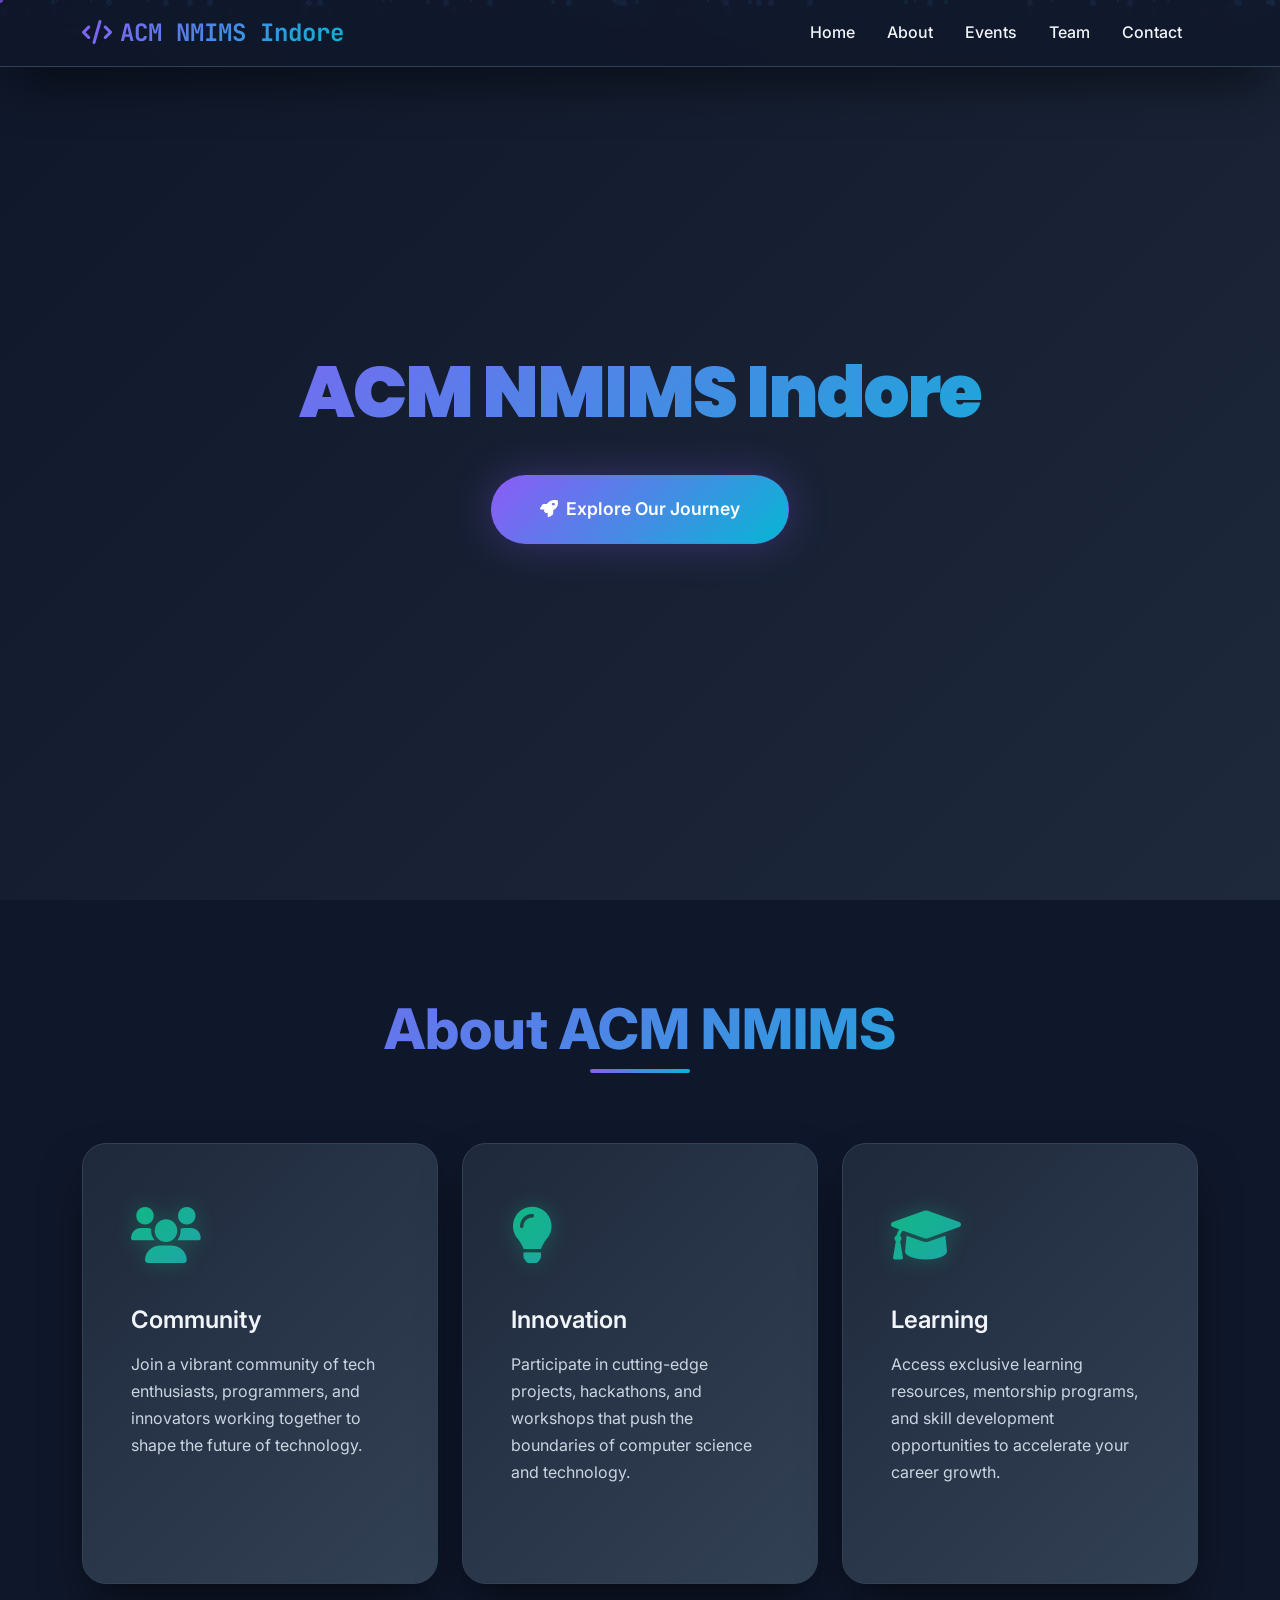
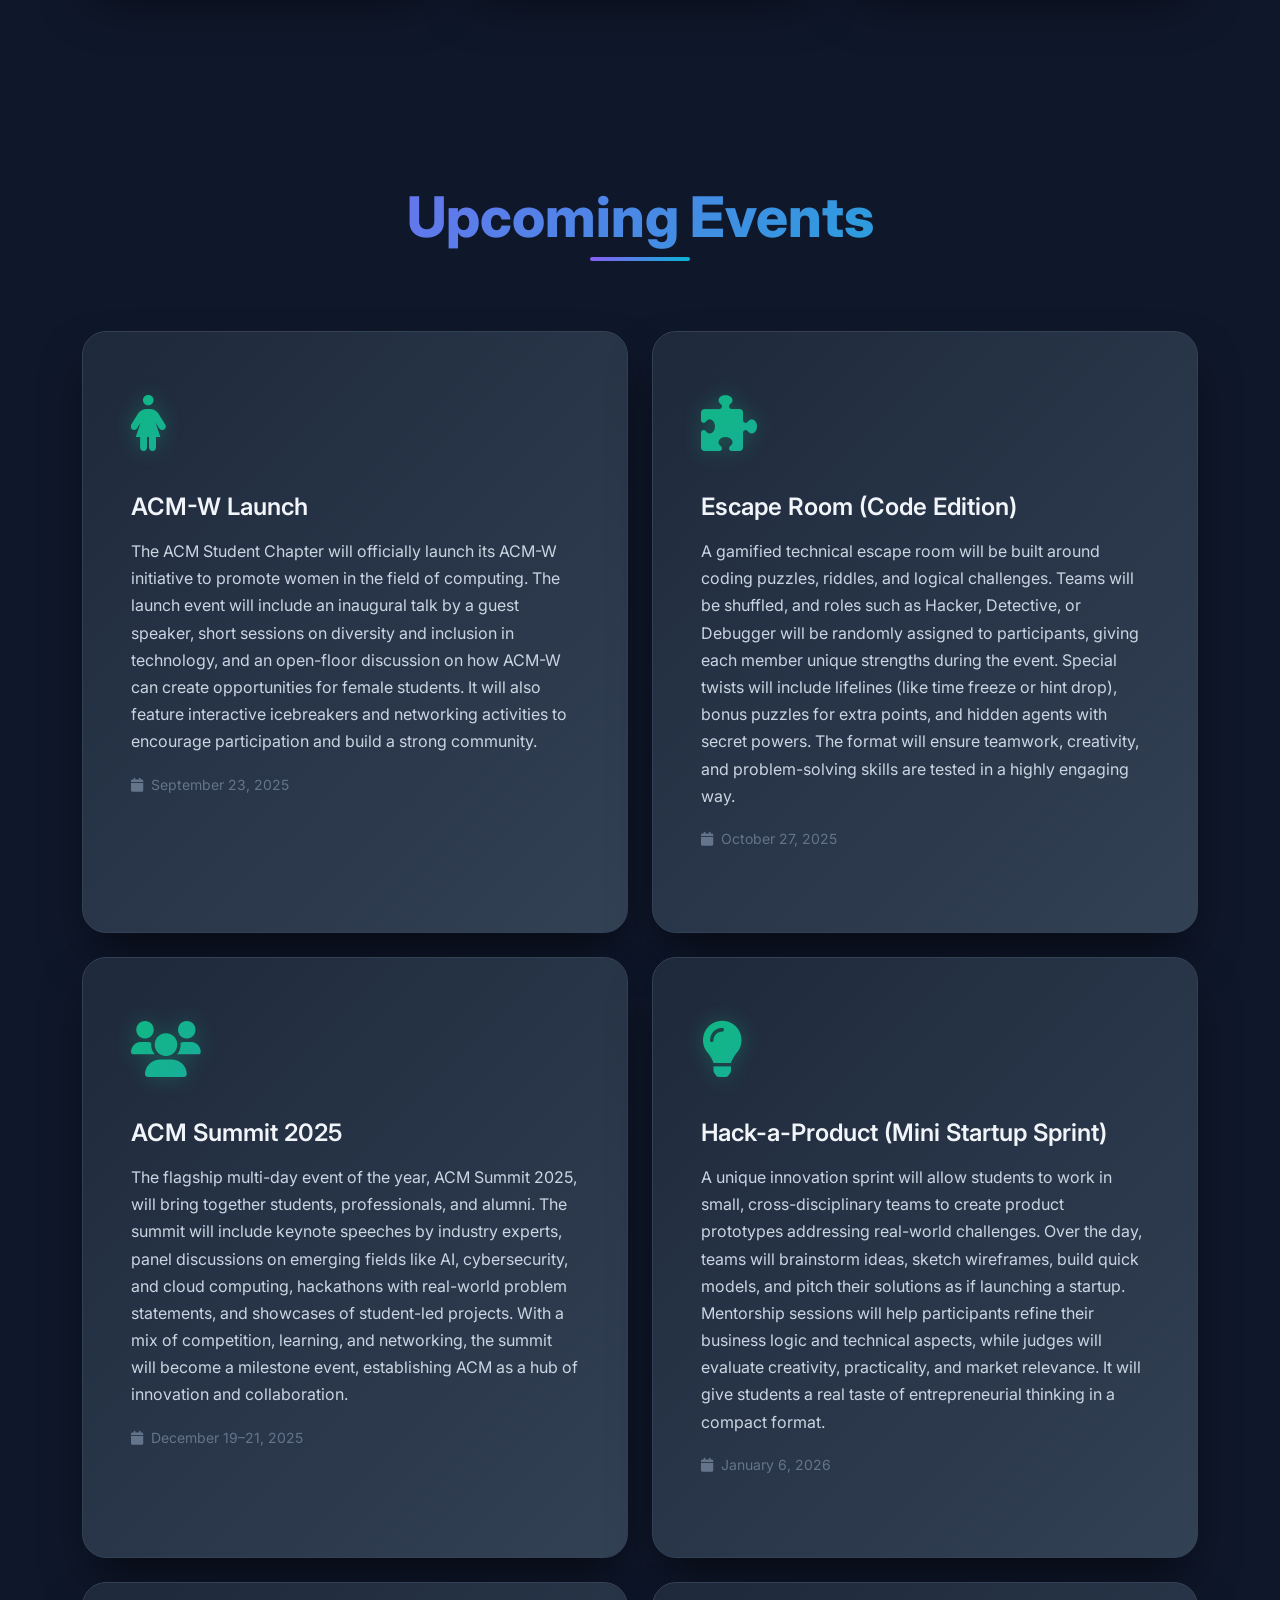
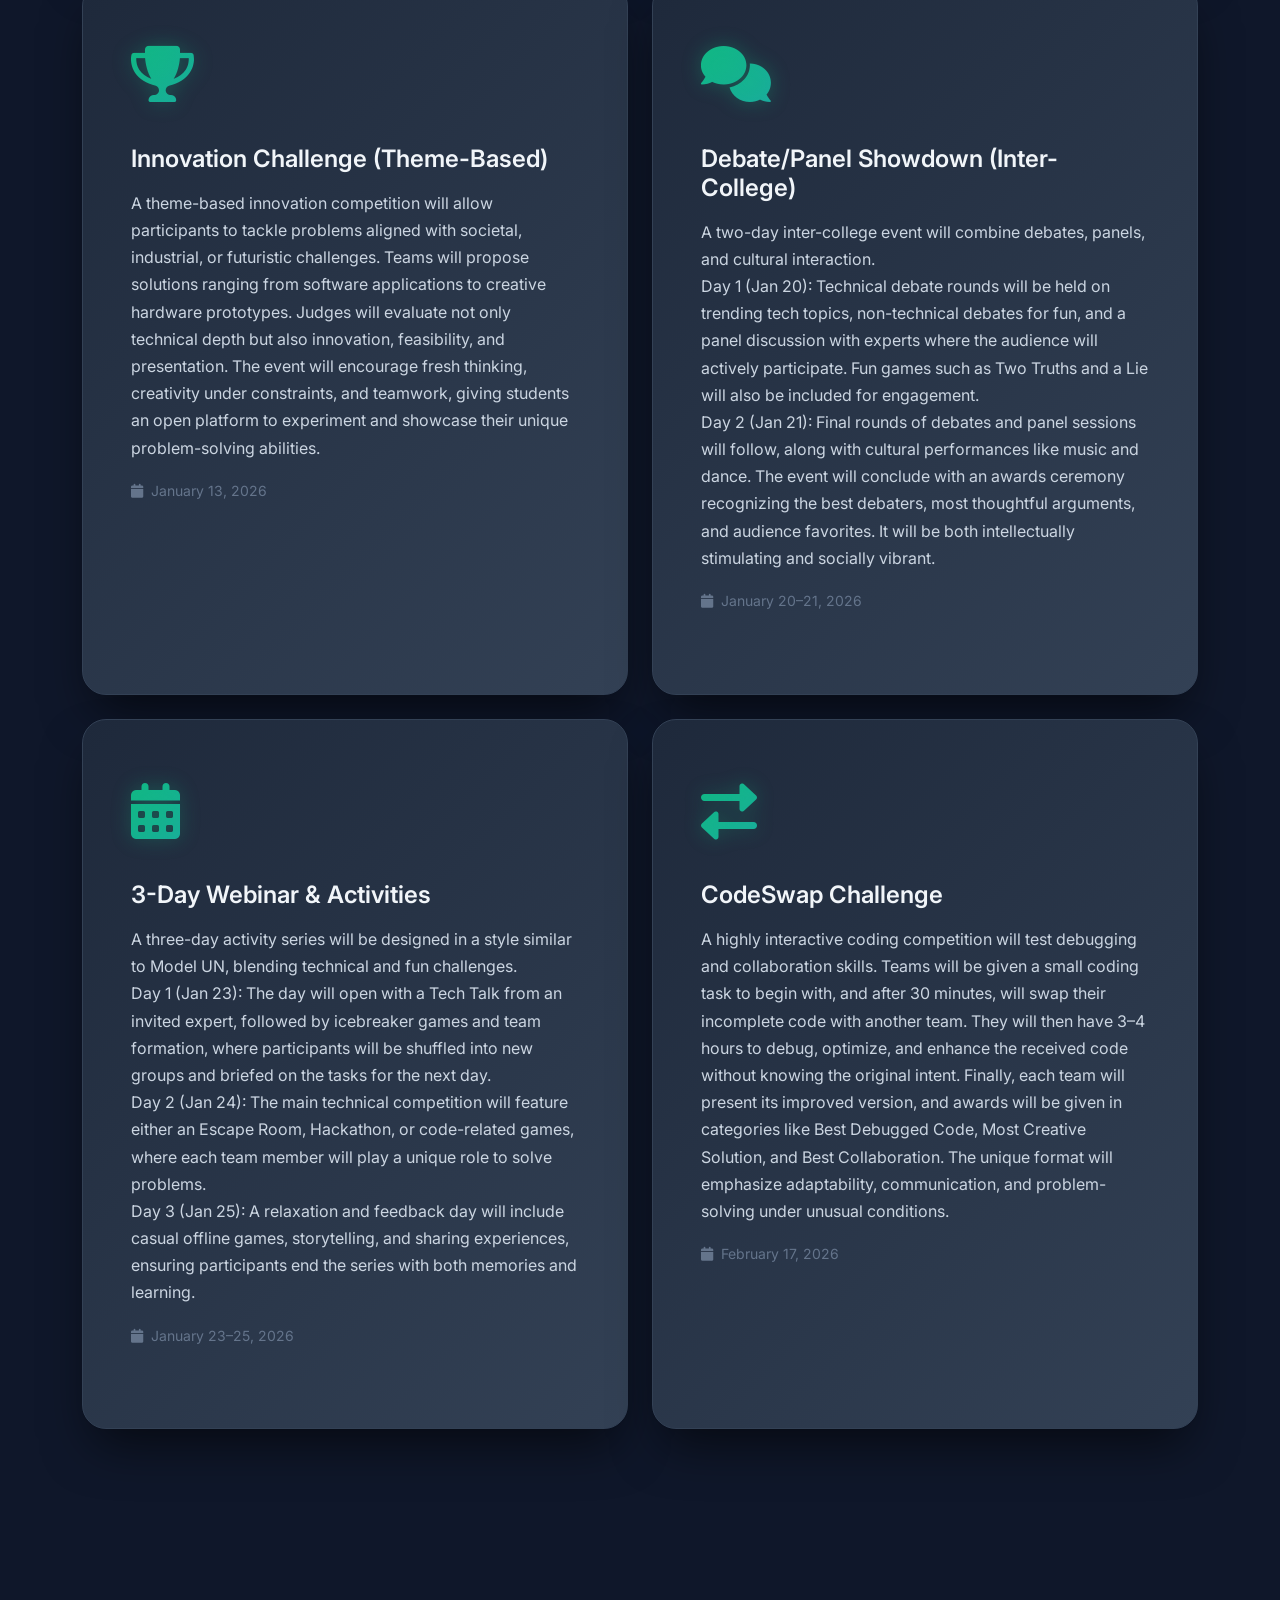
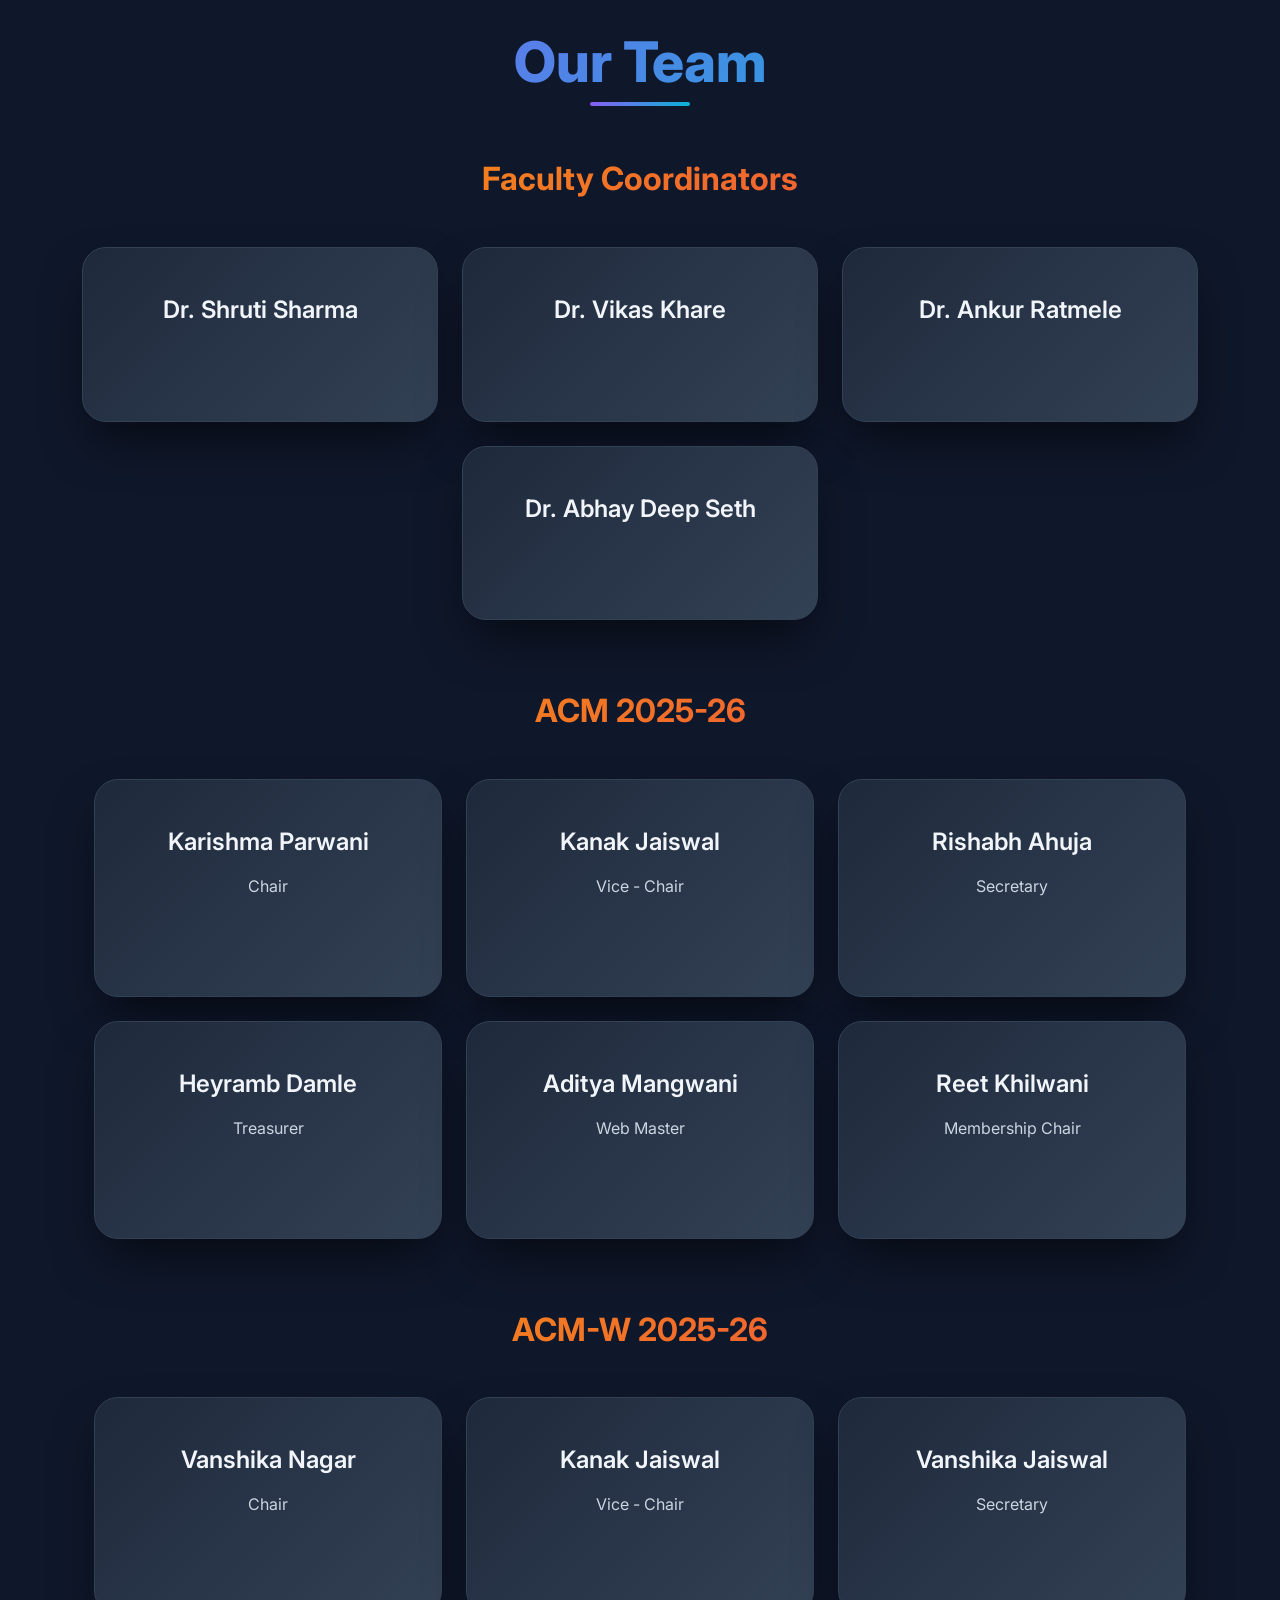
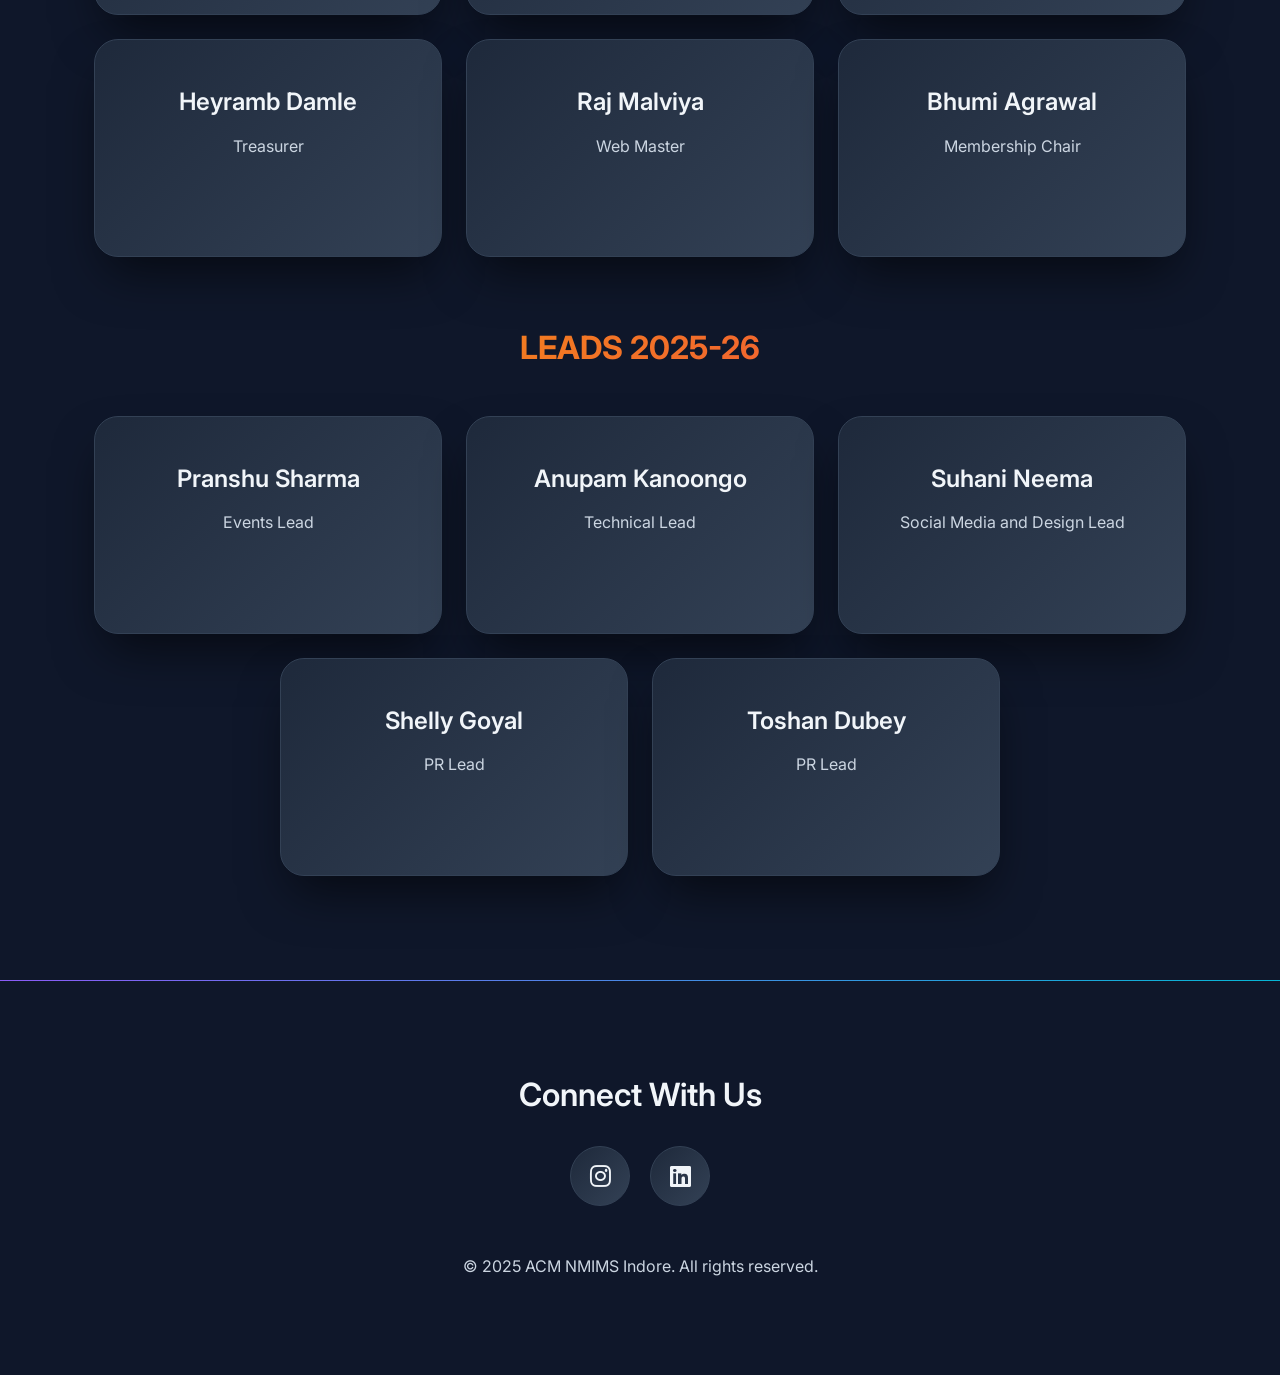
==== index.html @ a931e357 "Initial" ====
<!DOCTYPE html>
<html lang="en">
<head>
    <meta charset="UTF-8">
    <meta name="viewport" content="width=device-width, initial-scale=1.0">
    <title>ACM NMIMS Indore - Enhanced</title>

    <link href="https://cdn.jsdelivr.net/npm/bootstrap@5.1.3/dist/css/bootstrap.min.css" rel="stylesheet">
    <link rel="stylesheet" href="https://cdnjs.cloudflare.com/ajax/libs/font-awesome/6.0.0/css/all.min.css">
    <link href="https://fonts.googleapis.com/css2?family=Poppins:wght@300;400;500;600;700;800;900&family=Inter:wght@300;400;500;600;700&family=JetBrains+Mono:wght@400;500;600&display=swap" rel="stylesheet">
    <link rel="stylesheet" href="style.css">
</head>
<body>
    <div class="animated-bg">
        <div class="bg-orb"></div>
        <div class="bg-orb"></div>
        <div class="bg-orb"></div>
        <div class="bg-orb"></div>
        <div class="bg-orb"></div>
    </div>

    <div class="grid-bg"></div>

    <div class="page-loader" id="pageLoader">
        <div class="loader"></div>
        <div class="loader-text">Loading ACM NMIMS...</div>
        <div class="loading-progress">
            <div class="loading-bar" id="loadingBar"></div>
        </div>
    </div>

    <div class="progress-bar" id="progressBar"></div>

    <nav class="navbar navbar-expand-lg" id="mainNavbar">
        <div class="container">
            <a class="navbar-brand" href="#" id="navbarBrand">
                <i class="fas fa-code me-2"></i>ACM NMIMS Indore
            </a>
            <button class="navbar-toggler" type="button" data-bs-toggle="collapse" data-bs-target="#navbarNav">
                <span class="navbar-toggler-icon"></span>
            </button>
            <div class="collapse navbar-collapse" id="navbarNav">
                <ul class="navbar-nav ms-auto">
                    <li class="nav-item"><a class="nav-link" href="#home">Home</a></li>
                    <li class="nav-item"><a class="nav-link" href="#about">About</a></li>
                    <li class="nav-item"><a class="nav-link" href="#events">Events</a></li>
                    <li class="nav-item"><a class="nav-link" href="#team">Team</a></li>
                    <li class="nav-item"><a class="nav-link" href="#contact">Contact</a></li>
                </ul>
            </div>
        </div>
    </nav>

    <!-- Hero Section -->
    <section class="hero" id="home">
        <div class="particles" id="particles"></div>
        <div class="code-rain" id="codeRain"></div>

        <div class="container">
            <div class="hero-content">
                <h1 id="heroTitle">ACM NMIMS Indore</h1>
                <p id="heroSubtitle">Advancing Computing as a Science & Profession</p>
                <a href="#about" class="cta-button" id="ctaButton">
                    <i class="fas fa-rocket me-2"></i>Explore Our Journey
                </a>
            </div>
        </div>
    </section>

    <section class="content-section" id="about">
        <div class="container">
            <h2 class="section-title">About ACM NMIMS</h2>
            <div class="row">
                <div class="col-lg-4 mb-4">
                    <div class="feature-card h-100">
                        <div class="feature-icon">
                            <i class="fas fa-users"></i>
                        </div>
                        <h4>Community</h4>
                        <p>Join a vibrant community of tech enthusiasts, programmers, and innovators working together to shape the future of technology.</p>
                    </div>
                </div>
                <div class="col-lg-4 mb-4">
                    <div class="feature-card h-100">
                        <div class="feature-icon">
                            <i class="fas fa-lightbulb"></i>
                        </div>
                        <h4>Innovation</h4>
                        <p>Participate in cutting-edge projects, hackathons, and workshops that push the boundaries of computer science and technology.</p>
                    </div>
                </div>
                <div class="col-lg-4 mb-4">
                    <div class="feature-card h-100">
                        <div class="feature-icon">
                            <i class="fas fa-graduation-cap"></i>
                        </div>
                        <h4>Learning</h4>
                        <p>Access exclusive learning resources, mentorship programs, and skill development opportunities to accelerate your career growth.</p>
                    </div>
                </div>
            </div>
        </div>
    </section>

    <section class="content-section events-section" id="events">
        <div class="container">
            <h2 class="section-title">Upcoming Events</h2>
            <div class="row">
                <div class="col-lg-6 mb-4">
                    <div class="feature-card h-100">
                        <div class="feature-icon">
                            <i class="fas fa-female"></i>
                        </div>
                        <h4>ACM-W Launch</h4>
                        <p>The ACM Student Chapter will officially launch its ACM-W initiative to promote women in the field of computing. The launch event will include an inaugural talk by a guest speaker, short sessions on diversity and inclusion in technology, and an open-floor discussion on how ACM-W can create opportunities for female students. It will also feature interactive icebreakers and networking activities to encourage participation and build a strong community.</p>
                        <small style="color: var(--text-muted);"><i class="fas fa-calendar me-2"></i>September 23, 2025</small>
                    </div>
                </div>
                <div class="col-lg-6 mb-4">
                    <div class="feature-card h-100">
                        <div class="feature-icon">
                            <i class="fas fa-puzzle-piece"></i>
                        </div>
                        <h4>Escape Room (Code Edition)</h4>
                        <p>A gamified technical escape room will be built around coding puzzles, riddles, and logical challenges. Teams will be shuffled, and roles such as Hacker, Detective, or Debugger will be randomly assigned to participants, giving each member unique strengths during the event. Special twists will include lifelines (like time freeze or hint drop), bonus puzzles for extra points, and hidden agents with secret powers. The format will ensure teamwork, creativity, and problem-solving skills are tested in a highly engaging way.</p>
                        <small style="color: var(--text-muted);"><i class="fas fa-calendar me-2"></i>October 27, 2025</small>
                    </div>
                </div>
                <div class="col-lg-6 mb-4">
                    <div class="feature-card h-100">
                        <div class="feature-icon">
                            <i class="fas fa-users"></i>
                        </div>
                        <h4>ACM Summit 2025</h4>
                        <p>The flagship multi-day event of the year, ACM Summit 2025, will bring together students, professionals, and alumni. The summit will include keynote speeches by industry experts, panel discussions on emerging fields like AI, cybersecurity, and cloud computing, hackathons with real-world problem statements, and showcases of student-led projects. With a mix of competition, learning, and networking, the summit will become a milestone event, establishing ACM as a hub of innovation and collaboration.</p>
                        <small style="color: var(--text-muted);"><i class="fas fa-calendar me-2"></i>December 19–21, 2025</small>
                    </div>
                </div>
                <div class="col-lg-6 mb-4">
                    <div class="feature-card h-100">
                        <div class="feature-icon">
                            <i class="fas fa-lightbulb"></i>
                        </div>
                        <h4>Hack-a-Product (Mini Startup Sprint)</h4>
                        <p>A unique innovation sprint will allow students to work in small, cross-disciplinary teams to create product prototypes addressing real-world challenges. Over the day, teams will brainstorm ideas, sketch wireframes, build quick models, and pitch their solutions as if launching a startup. Mentorship sessions will help participants refine their business logic and technical aspects, while judges will evaluate creativity, practicality, and market relevance. It will give students a real taste of entrepreneurial thinking in a compact format.</p>
                        <small style="color: var(--text-muted);"><i class="fas fa-calendar me-2"></i>January 6, 2026</small>
                    </div>
                </div>
                <div class="col-lg-6 mb-4">
                    <div class="feature-card h-100">
                        <div class="feature-icon">
                            <i class="fas fa-trophy"></i>
                        </div>
                        <h4>Innovation Challenge (Theme-Based)</h4>
                        <p>A theme-based innovation competition will allow participants to tackle problems aligned with societal, industrial, or futuristic challenges. Teams will propose solutions ranging from software applications to creative hardware prototypes. Judges will evaluate not only technical depth but also innovation, feasibility, and presentation. The event will encourage fresh thinking, creativity under constraints, and teamwork, giving students an open platform to experiment and showcase their unique problem-solving abilities.</p>
                        <small style="color: var(--text-muted);"><i class="fas fa-calendar me-2"></i>January 13, 2026</small>
                    </div>
                </div>
                <div class="col-lg-6 mb-4">
                    <div class="feature-card h-100">
                        <div class="feature-icon">
                            <i class="fas fa-comments"></i>
                        </div>
                        <h4>Debate/Panel Showdown (Inter-College)</h4>
                        <p>A two-day inter-college event will combine debates, panels, and cultural interaction.<br>Day 1 (Jan 20): Technical debate rounds will be held on trending tech topics, non-technical debates for fun, and a panel discussion with experts where the audience will actively participate. Fun games such as Two Truths and a Lie will also be included for engagement.<br>Day 2 (Jan 21): Final rounds of debates and panel sessions will follow, along with cultural performances like music and dance. The event will conclude with an awards ceremony recognizing the best debaters, most thoughtful arguments, and audience favorites. It will be both intellectually stimulating and socially vibrant.</p>
                        <small style="color: var(--text-muted);"><i class="fas fa-calendar me-2"></i>January 20–21, 2026</small>
                    </div>
                </div>
                <div class="col-lg-6 mb-4">
                    <div class="feature-card h-100">
                        <div class="feature-icon">
                            <i class="fas fa-calendar-alt"></i>
                        </div>
                        <h4>3-Day Webinar & Activities</h4>
                        <p>A three-day activity series will be designed in a style similar to Model UN, blending technical and fun challenges.<br>Day 1 (Jan 23): The day will open with a Tech Talk from an invited expert, followed by icebreaker games and team formation, where participants will be shuffled into new groups and briefed on the tasks for the next day.<br>Day 2 (Jan 24): The main technical competition will feature either an Escape Room, Hackathon, or code-related games, where each team member will play a unique role to solve problems.<br>Day 3 (Jan 25): A relaxation and feedback day will include casual offline games, storytelling, and sharing experiences, ensuring participants end the series with both memories and learning.</p>
                        <small style="color: var(--text-muted);"><i class="fas fa-calendar me-2"></i>January 23–25, 2026</small>
                    </div>
                </div>
                <div class="col-lg-6 mb-4">
                    <div class="feature-card h-100">
                        <div class="feature-icon">
                            <i class="fas fa-exchange-alt"></i>
                        </div>
                        <h4>CodeSwap Challenge</h4>
                        <p>A highly interactive coding competition will test debugging and collaboration skills. Teams will be given a small coding task to begin with, and after 30 minutes, will swap their incomplete code with another team. They will then have 3–4 hours to debug, optimize, and enhance the received code without knowing the original intent. Finally, each team will present its improved version, and awards will be given in categories like Best Debugged Code, Most Creative Solution, and Best Collaboration. The unique format will emphasize adaptability, communication, and problem-solving under unusual conditions.</p>
                        <small style="color: var(--text-muted);"><i class="fas fa-calendar me-2"></i>February 17, 2026</small>
                    </div>
                </div>
            </div>
        </div>
    </section>

    <section class="content-section" id="team">
        <div class="container">
            <h2 class="section-title">Our Team</h2>
            <h3 class="text-center team-subtitle">Faculty Coordinators</h3>
            <div class="row justify-content-center">
                <div class="col-lg-4 mb-4">
                    <div class="feature-card text-center h-100">
                        <img src="" alt="Dr. Shruti Sharma" class="team-member-img" style="display: none;">
                        <h4>Dr. Shruti Sharma</h4>
                    </div>
                </div>
                <div class="col-lg-4 mb-4">
                    <div class="feature-card text-center h-100">
                        <img src="" alt="Dr. Vikas Khare" class="team-member-img" style="display: none;">
                        <h4>Dr. Vikas Khare</h4>
                    </div>
                </div>
                <div class="col-lg-4 mb-4">
                    <div class="feature-card text-center h-100">
                        <img src="" alt="Dr. Ankur Ratmele" class="team-member-img" style="display: none;">
                        <h4>Dr. Ankur Ratmele</h4>
                    </div>
                </div>
                <div class="col-lg-4 mb-4">
                    <div class="feature-card text-center h-100">
                        <img src="" alt="Dr. Abhay Deep Seth" class="team-member-img" style="display: none;">
                        <h4>Dr. Abhay Deep Seth</h4>
                    </div>
                </div>
            <h3 class="text-center team-subtitle">ACM 2025-26</h3>
            <div class="row">
                <div class="col-lg-4 mb-4">
                    <div class="feature-card text-center h-100">
                        <img src="" alt="Karishma Parwani" class="team-member-img" style="display: none;">
                        <h4>Karishma Parwani</h4>
                        <p>Chair</p>
                    </div>
                </div>
                <div class="col-lg-4 mb-4">
                    <div class="feature-card text-center h-100">
                        <img src="" alt="Kanak Jaiswal" class="team-member-img" style="display: none;">
                        <h4>Kanak Jaiswal</h4>
                        <p>Vice - Chair</p>
                    </div>
                </div>
                <div class="col-lg-4 mb-4">
                    <div class="feature-card text-center h-100">
                        <img src="" alt="Rishabh Ahuja" class="team-member-img" style="display: none;">
                        <h4>Rishabh Ahuja</h4>
                        <p>Secretary</p>
                    </div>
                </div>
                <div class="col-lg-4 mb-4">
                    <div class="feature-card text-center h-100">
                        <img src="" alt="Heyramb Damle" class="team-member-img" style="display: none;">
                        <h4>Heyramb Damle</h4>
                        <p>Treasurer</p>
                    </div>
                </div>
                <div class="col-lg-4 mb-4">
                    <div class="feature-card text-center h-100">
                        <img src="" alt="Aditya Mangwani" class="team-member-img" style="display: none;">
                        <h4>Aditya Mangwani</h4>
                        <p>Web Master</p>
                    </div>
                </div>
                <div class="col-lg-4 mb-4">
                    <div class="feature-card text-center h-100">
                        <img src="" alt="Reet Khilwani" class="team-member-img" style="display: none;">
                        <h4>Reet Khilwani</h4>
                        <p>Membership Chair</p>
                    </div>
                </div>
            </div>
            <h3 class="text-center team-subtitle">ACM-W 2025-26</h3>
            <div class="row">
                <div class="col-lg-4 mb-4">
                    <div class="feature-card text-center h-100">
                        <img src="" alt="Vanshika Nagar" class="team-member-img" style="display: none;">
                        <h4>Vanshika Nagar</h4>
                        <p>Chair</p>
                    </div>
                </div>
                <div class="col-lg-4 mb-4">
                    <div class="feature-card text-center h-100">
                        <img src="" alt="Kanak Jaiswal" class="team-member-img" style="display: none;">
                        <h4>Kanak Jaiswal</h4>
                        <p>Vice - Chair</p>
                    </div>
                </div>
                <div class="col-lg-4 mb-4">
                    <div class="feature-card text-center h-100">
                        <img src="" alt="Vanshika Jaiswal" class="team-member-img" style="display: none;">
                        <h4>Vanshika Jaiswal</h4>
                        <p>Secretary</p>
                    </div>
                </div>
                <div class="col-lg-4 mb-4">
                    <div class="feature-card text-center h-100">
                        <img src="" alt="Heyramb Damle" class="team-member-img" style="display: none;">
                        <h4>Heyramb Damle</h4>
                        <p>Treasurer</p>
                    </div>
                </div>
                <div class="col-lg-4 mb-4">
                    <div class="feature-card text-center h-100">
                        <img src="" alt="Raj Malviya" class="team-member-img" style="display: none;">
                        <h4>Raj Malviya</h4>
                        <p>Web Master</p>
                    </div>
                </div>
                <div class="col-lg-4 mb-4">
                    <div class="feature-card text-center h-100">
                        <img src="" alt="Bhumi Agrawal" class="team-member-img" style="display: none;">
                        <h4>Bhumi Agrawal</h4>
                        <p>Membership Chair</p>
                    </div>
                </div>
            </div>
            <h3 class="text-center team-subtitle">LEADS 2025-26</h3>
            <div class="row justify-content-center">
                 <div class="col-lg-4 mb-4">
                    <div class="feature-card text-center h-100">
                        <img src="" alt="Pranshu Sharma" class="team-member-img" style="display: none;">
                        <h4>Pranshu Sharma</h4>
                        <p>Events Lead</p>
                    </div>
                </div>
                <div class="col-lg-4 mb-4">
                    <div class="feature-card text-center h-100">
                        <img src="" alt="Anupam Kanoongo" class="team-member-img" style="display: none;">
                        <h4>Anupam Kanoongo</h4>
                        <p>Technical Lead</p>
                    </div>
                </div>
                <div class="col-lg-4 mb-4">
                    <div class="feature-card text-center h-100">
                        <img src="" alt="Suhani Neema" class="team-member-img" style="display: none;">
                        <h4>Suhani Neema</h4>
                        <p>Social Media and Design Lead</p>
                    </div>
                </div>
                <div class="col-lg-4 mb-4">
                    <div class="feature-card text-center h-100">
                        <img src="" alt="Shelly Goyal" class="team-member-img" style="display: none;">
                        <h4>Shelly Goyal</h4>
                        <p>PR Lead</p>
                    </div>
                </div>
                <div class="col-lg-4 mb-4">
                    <div class="feature-card text-center h-100">
                        <img src="" alt="Toshan Dubey" class="team-member-img" style="display: none;">
                        <h4>Toshan Dubey</h4>
                        <p>PR Lead</p>
                    </div>
                </div>
            </div>
        </div>
    </section>

    <footer class="content-section" id="contact">
        <div class="container">
            <div class="row">
                <div class="col-12 text-center">
                    <h4 style="margin-bottom: 2rem; font-size: 2rem; font-weight: 600;">Connect With Us</h4>
                    <div class="social-links">
                        <a href="https://www.instagram.com/acm_nmimsindore/" class="instagram" target="_blank" rel="noopener noreferrer">
                            <i class="fab fa-instagram"></i>
                        </a>
                        <a href="https://www.linkedin.com/company/svkm-s-nmims-indore-acm-student-chapter" class="linkedin" target="_blank" rel="noopener noreferrer">
                            <i class="fab fa-linkedin"></i>
                        </a>
                    </div>
                    <p style="margin-top: 3rem; margin-bottom: 0; color: var(--text-secondary);">&copy; 2025 ACM NMIMS Indore. All rights reserved.</p>
                </div>
            </div>
        </div>
    </footer>

    <script src="https://cdn.jsdelivr.net/npm/bootstrap@5.1.3/dist/js/bootstrap.bundle.min.js"></script>
    <script src="script.js"></script>
</body>
</html>
---- style.css ----
:root {
            --primary-gradient: linear-gradient(135deg, #8b5cf6 0%, #06b6d4 100%);
            --secondary-gradient: linear-gradient(135deg, #f59e0b 0%, #ef4444 100%);
            --accent-gradient: linear-gradient(135deg, #10b981 0%, #3b82f6 100%);
            --dark-gradient: linear-gradient(135deg, #0f172a 0%, #1e293b 100%);
            --card-gradient: linear-gradient(135deg, #1e293b 0%, #334155 100%);
            --bg-primary: #0f172a;
            --bg-secondary: #1e293b;
            --bg-tertiary: #334155;
            --text-primary: #f1f5f9;
            --text-secondary: #cbd5e1;
            --text-muted: #64748b;
            --border-color: #334155;
            --shadow-dark: 0 25px 50px -12px rgba(0, 0, 0, 0.6);
            --shadow-glow: 0 0 40px rgba(139, 92, 246, 0.3);
            --shadow-hover: 0 35px 70px -12px rgba(0, 0, 0, 0.8);
        }

        * {
            margin: 0;
            padding: 0;
            box-sizing: border-box;
        }

        body {
            font-family: 'Inter', 'Poppins', sans-serif;
            line-height: 1.6;
            color: var(--text-primary);
            overflow-x: hidden;
            background: var(--bg-primary);
            position: relative;
        }

        /* Enhanced Animated Background */
        .animated-bg {
            position: fixed;
            top: 0;
            left: 0;
            width: 100%;
            height: 100%;
            z-index: -2;
            background: var(--bg-primary);
        }

        .bg-orb {
            position: absolute;
            border-radius: 50%;
            filter: blur(40px);
            opacity: 0.7;
            animation: orbFloat 20s ease-in-out infinite;
        }

        .bg-orb:nth-child(1) {
            width: 300px;
            height: 300px;
            background: linear-gradient(45deg, #8b5cf6, #06b6d4);
            top: 10%;
            left: 10%;
            animation-delay: 0s;
        }

        .bg-orb:nth-child(2) {
            width: 200px;
            height: 200px;
            background: linear-gradient(45deg, #f59e0b, #ef4444);
            top: 60%;
            right: 20%;
            animation-delay: 7s;
        }

        .bg-orb:nth-child(3) {
            width: 250px;
            height: 250px;
            background: linear-gradient(45deg, #10b981, #3b82f6);
            bottom: 10%;
            left: 30%;
            animation-delay: 14s;
        }

        .bg-orb:nth-child(4) {
            width: 180px;
            height: 180px;
            background: linear-gradient(45deg, #ec4899, #8b5cf6);
            top: 30%;
            right: 10%;
            animation-delay: 3s;
        }

        .bg-orb:nth-child(5) {
            width: 220px;
            height: 220px;
            background: linear-gradient(45deg, #06b6d4, #10b981);
            bottom: 30%;
            right: 40%;
            animation-delay: 10s;
        }

        /* Enhanced Grid Pattern */
        .grid-bg {
            position: fixed;
            top: 0;
            left: 0;
            width: 100%;
            height: 100%;
            z-index: -1;
            background-image:
                linear-gradient(rgba(139, 92, 246, 0.1) 1px, transparent 1px),
                linear-gradient(90deg, rgba(139, 92, 246, 0.1) 1px, transparent 1px);
            background-size: 50px 50px;
            animation: gridMove 20s linear infinite;
        }

        /* Enhanced Navigation */
        .navbar {
            background: rgba(15, 23, 42, 0.8);
            backdrop-filter: blur(20px);
            border-bottom: 1px solid var(--border-color);
            transition: all 0.3s cubic-bezier(0.4, 0, 0.2, 1);
            position: fixed;
            top: 0;
            width: 100%;
            z-index: 1000;
            box-shadow: var(--shadow-dark);
        }

        .navbar-brand {
            font-weight: 700;
            font-size: 1.5rem;
            background: var(--primary-gradient);
            -webkit-background-clip: text;
            background-clip: text;
            -webkit-text-fill-color: transparent;
            transition: all 0.3s ease;
            font-family: 'JetBrains Mono', monospace;
            position: relative;
        }

        .navbar-brand:hover {
            transform: scale(1.05);
            filter: brightness(1.2);
            text-shadow: 0 0 20px rgba(139, 92, 246, 0.5);
            animation: brandPulse 0.6s ease-in-out;
        }

        .navbar-toggler {
            border: none;
            background: var(--primary-gradient);
            border-radius: 8px;
            padding: 0.5rem;
            transition: all 0.3s ease;
        }

        .navbar-toggler:hover {
            transform: rotate(180deg);
            box-shadow: 0 0 20px rgba(139, 92, 246, 0.5);
        }

        .navbar-toggler-icon {
            background-image: url("data:image/svg+xml,%3csvg xmlns='http://www.w3.org/2000/svg' viewBox='0 0 30 30'%3e%3cpath stroke='rgba%28255, 255, 255, 1%29' stroke-linecap='round' stroke-miterlimit='10' stroke-width='2' d='m4 7h22M4 15h22M4 23h22'/%3e%3c/svg%3e");
        }

        .nav-link {
            font-weight: 500;
            color: var(--text-primary) !important;
            position: relative;
            padding: 0.75rem 1rem !important;
            transition: all 0.3s cubic-bezier(0.4, 0, 0.2, 1);
            overflow: hidden;
        }

        .nav-link::before {
            content: '';
            position: absolute;
            bottom: 0;
            left: 50%;
            width: 0;
            height: 3px;
            background: var(--primary-gradient);
            transition: all 0.3s cubic-bezier(0.4, 0, 0.2, 1);
            transform: translateX(-50%);
            border-radius: 2px;
        }

        .nav-link::after {
            content: '';
            position: absolute;
            top: 0;
            left: -100%;
            width: 100%;
            height: 100%;
            background: linear-gradient(90deg, transparent, rgba(139, 92, 246, 0.1), transparent);
            transition: all 0.5s;
        }

        .nav-link:hover::before {
            width: 80%;
        }

        .nav-link:hover::after {
            left: 100%;
        }

        .nav-link:hover {
            color: #8b5cf6 !important;
            transform: translateY(-2px);
        }

        /* Hero Section */
        .hero {
            min-height: 100vh;
            display: flex;
            align-items: center;
            position: relative;
            background: var(--dark-gradient);
            overflow: hidden;
        }

        .hero-content {
            position: relative;
            z-index: 2;
            color: var(--text-primary);
            text-align: center;
            animation: fadeInUp 1s ease-out;
        }

        .hero h1 {
            font-size: 4.5rem;
            font-weight: 900;
            margin-bottom: 1.5rem;
            background: var(--primary-gradient);
            -webkit-background-clip: text;
            background-clip: text;
            -webkit-text-fill-color: transparent;
            animation: titleGlow 3s ease-in-out infinite alternate;
            font-family: 'Poppins', sans-serif;
            letter-spacing: -2px;
        }

        .hero p {
            font-size: 1.4rem;
            margin-bottom: 2.5rem;
            opacity: 0.9;
            animation: fadeInUp 1s ease-out 0.3s both;
            color: var(--text-secondary);
            font-weight: 300;
        }

        .cta-button {
            display: inline-block;
            padding: 1.2rem 3rem;
            background: var(--primary-gradient);
            color: white;
            text-decoration: none;
            border-radius: 50px;
            font-weight: 600;
            font-size: 1.1rem;
            transition: all 0.4s cubic-bezier(0.4, 0, 0.2, 1);
            box-shadow: var(--shadow-glow);
            position: relative;
            overflow: hidden;
            animation: fadeInUp 1s ease-out 0.6s both;
            border: 1px solid rgba(139, 92, 246, 0.3);
        }

        .cta-button::before {
            content: '';
            position: absolute;
            top: 0;
            left: -100%;
            width: 100%;
            height: 100%;
            background: linear-gradient(90deg, transparent, rgba(255, 255, 255, 0.2), transparent);
            transition: all 0.6s;
        }

        .cta-button:hover {
            transform: translateY(-8px) scale(1.05);
            box-shadow: 0 20px 40px rgba(139, 92, 246, 0.4);
            color: white;
            animation: buttonBounce 0.6s ease-in-out;
        }

        .cta-button:hover::before {
            left: 100%;
        }

        /* Enhanced Floating Particles */
        .particles {
            position: absolute;
            top: 0;
            left: 0;
            width: 100%;
            height: 100%;
            pointer-events: none;
            z-index: 1;
        }

        .particle {
            position: absolute;
            border-radius: 50%;
            animation: particleFloat 15s linear infinite;
            box-shadow: 0 0 10px rgba(139, 92, 246, 0.5);
        }

        .particle.large {
            width: 6px;
            height: 6px;
            background: var(--primary-gradient);
        }

        .particle.medium {
            width: 4px;
            height: 4px;
            background: var(--accent-gradient);
        }

        .particle.small {
            width: 2px;
            height: 2px;
            background: var(--secondary-gradient);
        }

        /* Enhanced Code Rain Effect */
        .code-rain {
            position: absolute;
            top: 0;
            left: 0;
            width: 100%;
            height: 100%;
            pointer-events: none;
            z-index: 1;
            font-family: 'JetBrains Mono', monospace;
            font-size: 14px;
            color: rgba(139, 92, 246, 0.3);
            overflow: hidden;
        }

        .code-char {
            position: absolute;
            animation: codeRain 10s linear infinite;
            text-shadow: 0 0 5px rgba(139, 92, 246, 0.5);
        }

        /* Content Sections */
        .content-section {
            padding: 6rem 0;
            position: relative;
            background: var(--bg-primary);
        }

        .section-title {
            font-size: 3.5rem;
            font-weight: 800;
            text-align: center;
            margin-bottom: 4rem;
            background: var(--primary-gradient);
            -webkit-background-clip: text;
            background-clip: text;
            -webkit-text-fill-color: transparent;
            opacity: 0;
            transform: translateY(50px);
            animation: slideInUp 0.8s ease-out forwards;
            position: relative;
        }

        .section-title::after {
            content: '';
            position: absolute;
            bottom: -10px;
            left: 50%;
            transform: translateX(-50%);
            width: 100px;
            height: 4px;
            background: var(--primary-gradient);
            border-radius: 2px;
            animation: expandWidth 1s ease-out 0.5s forwards;
            width: 0;
        }

        .feature-card {
            background: var(--card-gradient);
            backdrop-filter: blur(20px);
            border-radius: 24px;
            padding: 3rem;
            margin: 1rem 0;
            box-shadow: var(--shadow-dark);
            transition: all 0.4s cubic-bezier(0.4, 0, 0.2, 1);
            border: 1px solid var(--border-color);
            opacity: 0;
            transform: translateY(50px);
            animation: slideInUp 0.8s ease-out forwards;
            position: relative;
            overflow: hidden;
        }

        .feature-card::before {
            content: '';
            position: absolute;
            top: 0;
            left: 0;
            right: 0;
            height: 1px;
            background: var(--primary-gradient);
            opacity: 0;
            transition: opacity 0.3s ease;
        }

        .feature-card::after {
            content: '';
            position: absolute;
            top: -50%;
            left: -50%;
            width: 200%;
            height: 200%;
            background: conic-gradient(from 0deg, transparent, rgba(139, 92, 246, 0.1), transparent);
            opacity: 0;
            transition: all 0.6s ease;
            animation: cardRotate 20s linear infinite paused;
        }

        .feature-card:hover {
            transform: translateY(-15px) scale(1.02);
            box-shadow: var(--shadow-hover);
            border-color: rgba(139, 92, 246, 0.3);
            animation: cardFloat 2s ease-in-out infinite;
        }

        .feature-card:hover::before {
            opacity: 1;
        }

        .feature-card:hover::after {
            opacity: 1;
            animation-play-state: running;
        }

        .feature-icon {
            font-size: 3.5rem;
            background: var(--accent-gradient);
            -webkit-background-clip: text;
            background-clip: text;
            -webkit-text-fill-color: transparent;
            margin-bottom: 1.5rem;
            animation: iconPulse 2s ease-in-out infinite;
            text-shadow: 0 0 20px rgba(16, 185, 129, 0.3);
            transition: all 0.3s ease;
        }

        .feature-card:hover .feature-icon {
            transform: scale(1.2) rotate(360deg);
            animation: iconSpin 0.6s ease-in-out;
        }

        .feature-card h4 {
            color: var(--text-primary);
            font-weight: 600;
            margin-bottom: 1rem;
            font-size: 1.5rem;
            transition: all 0.3s ease;
        }

        .feature-card:hover h4 {
            color: #8b5cf6;
            text-shadow: 0 0 10px rgba(139, 92, 246, 0.3);
        }

        .feature-card p {
            color: var(--text-secondary);
            line-height: 1.7;
            margin-bottom: 1rem;
            transition: all 0.3s ease;
        }

        .feature-card:hover p {
            color: var(--text-primary);
        }

        .team-member-img {
            width: 150px;
            height: 150px;
            border-radius: 50%;
            object-fit: cover;
            margin-bottom: 1.5rem;
            border: 3px solid;
            border-image-slice: 1;
            border-image-source: var(--primary-gradient);
        }

        .team-subtitle {
            font-size: 2rem;
            font-weight: 700;
            margin-top: 4rem;
            margin-bottom: 2rem;
            background: var(--secondary-gradient);
            -webkit-background-clip: text;
            background-clip: text;
            -webkit-text-fill-color: transparent;
        }

        /* Enhanced Loading Animation */
        .page-loader {
            position: fixed;
            top: 0;
            left: 0;
            width: 100%;
            height: 100%;
            background: var(--bg-primary);
            display: flex;
            align-items: center;
            justify-content: center;
            z-index: 9999;
            opacity: 1;
            transition: opacity 0.5s ease-out;
            flex-direction: column;
        }

        .loader {
            width: 80px;
            height: 80px;
            border: 4px solid rgba(139, 92, 246, 0.3);
            border-top: 4px solid #8b5cf6;
            border-radius: 50%;
            animation: spin 1s linear infinite;
            box-shadow: 0 0 20px rgba(139, 92, 246, 0.3);
            margin-bottom: 2rem;
        }

        .loader-text {
            color: var(--text-secondary);
            font-size: 1.2rem;
            animation: textPulse 1.5s ease-in-out infinite;
        }

        .loading-progress {
            width: 300px;
            height: 4px;
            background: rgba(139, 92, 246, 0.2);
            border-radius: 2px;
            margin-top: 1rem;
            overflow: hidden;
        }

        .loading-bar {
            height: 100%;
            background: var(--primary-gradient);
            width: 0%;
            transition: width 0.3s ease;
            border-radius: 2px;
        }

        /* Enhanced Scroll Progress Bar */
        .progress-bar {
            position: fixed;
            top: 0;
            left: 0;
            width: 0%;
            height: 4px;
            background: var(--primary-gradient);
            z-index: 9999;
            transition: width 0.1s ease-out;
            box-shadow: 0 0 10px rgba(139, 92, 246, 0.5);
        }

        /* Enhanced Footer */
        footer {
            background: var(--dark-gradient);
            position: relative;
            overflow: hidden;
        }

        footer::before {
            content: '';
            position: absolute;
            top: 0;
            left: 0;
            right: 0;
            height: 1px;
            background: var(--primary-gradient);
        }

        .social-links {
            display: flex;
            justify-content: center;
            gap: 20px;
            margin: 2rem 0;
        }

        .social-links a {
            display: flex;
            align-items: center;
            justify-content: center;
            width: 60px;
            height: 60px;
            background: var(--card-gradient);
            border-radius: 50%;
            transition: all 0.4s cubic-bezier(0.4, 0, 0.2, 1);
            border: 1px solid var(--border-color);
            position: relative;
            overflow: hidden;
            text-decoration: none;
            color: var(--text-primary);
        }

        .social-links a::before {
            content: '';
            position: absolute;
            top: 0;
            left: 0;
            width: 100%;
            height: 100%;
            background: var(--primary-gradient);
            opacity: 0;
            transition: all 0.3s ease;
            z-index: 0;
        }

        .social-links a i {
            font-size: 1.5rem;
            position: relative;
            z-index: 1;
            transition: all 0.3s ease;
        }

        .social-links a:hover {
            transform: translateY(-10px) scale(1.1);
            box-shadow: 0 15px 35px rgba(139, 92, 246, 0.4);
            animation: socialBounce 0.6s ease-in-out;
        }

        .social-links a:hover::before {
            opacity: 1;
        }

        .social-links a:hover i {
            color: white;
            transform: scale(1.2);
        }

        /* Instagram specific styling */
        .social-links a.instagram:hover::before {
            background: radial-gradient(circle at 30% 107%, #fdf497 0%, #fdf497 5%, #fd5949 45%,#d6249f 60%,#285AEB 90%);
        }

        /* LinkedIn specific styling */
        .social-links a.linkedin:hover::before {
            background: linear-gradient(135deg, #0077b5, #0099d4);
        }

        /* GitHub specific styling */
        .social-links a.github:hover::before {
            background: linear-gradient(135deg, #333, #666);
        }

        /* Twitter specific styling */
        .social-links a.twitter:hover::before {
            background: linear-gradient(135deg, #1da1f2, #0d8bd9);
        }

        /* Discord specific styling */
        .social-links a.discord:hover::before {
            background: linear-gradient(135deg, #7289da, #5865f2);
        }

        /* Custom Scrollbar */
        ::-webkit-scrollbar {
            width: 8px;
        }

        ::-webkit-scrollbar-track {
            background: var(--bg-secondary);
        }

        ::-webkit-scrollbar-thumb {
            background: var(--primary-gradient);
            border-radius: 4px;
        }

        ::-webkit-scrollbar-thumb:hover {
            background: linear-gradient(135deg, #a855f7, #0891b2);
        }

        /* Enhanced Animations */
        @keyframes fadeInUp {
            from {
                opacity: 0;
                transform: translateY(50px);
            }
            to {
                opacity: 1;
                transform: translateY(0);
            }
        }

        @keyframes slideInUp {
            from {
                opacity: 0;
                transform: translateY(50px);
            }
            to {
                opacity: 1;
                transform: translateY(0);
            }
        }

        @keyframes titleGlow {
            from {
                text-shadow: 0 0 20px rgba(139, 92, 246, 0.5);
            }
            to {
                text-shadow: 0 0 40px rgba(139, 92, 246, 0.8), 0 0 60px rgba(6, 182, 212, 0.3);
            }
        }

        @keyframes iconPulse {
            0%, 100% {
                transform: scale(1);
            }
            50% {
                transform: scale(1.1);
                filter: brightness(1.2);
            }
        }

        @keyframes iconSpin {
            from {
                transform: scale(1) rotate(0deg);
            }
            to {
                transform: scale(1.2) rotate(360deg);
            }
        }

        @keyframes spin {
            0% {
                transform: rotate(0deg);
            }
            100% {
                transform: rotate(360deg);
            }
        }

        @keyframes particleFloat {
            0% {
                transform: translateY(100vh) scale(0);
                opacity: 0;
            }
            10% {
                opacity: 1;
            }
            90% {
                opacity: 1;
            }
            100% {
                transform: translateY(-100px) scale(1);
                opacity: 0;
            }
        }

        @keyframes orbFloat {
            0%, 100% {
                transform: translate(0, 0) scale(1);
            }
            25% {
                transform: translate(20px, -20px) scale(1.1);
            }
            50% {
                transform: translate(-15px, -30px) scale(0.9);
            }
            75% {
                transform: translate(-25px, 10px) scale(1.05);
            }
        }

        @keyframes gridMove {
            0% {
                transform: translate(0, 0);
            }
            100% {
                transform: translate(50px, 50px);
            }
        }

        @keyframes codeRain {
            0% {
                transform: translateY(-100px);
                opacity: 0;
            }
            10% {
                opacity: 1;
            }
            90% {
                opacity: 1;
            }
            100% {
                transform: translateY(100vh);
                opacity: 0;
            }
        }

        @keyframes brandPulse {
            0%, 100% {
                transform: scale(1.05);
            }
            50% {
                transform: scale(1.1);
            }
        }

        @keyframes buttonBounce {
            0%, 100% {
                transform: translateY(-8px) scale(1.05);
            }
            50% {
                transform: translateY(-12px) scale(1.08);
            }
        }

        @keyframes cardFloat {
            0%, 100% {
                transform: translateY(-15px) scale(1.02);
            }
            50% {
                transform: translateY(-20px) scale(1.03);
            }
        }

        @keyframes cardRotate {
            0% {
                transform: rotate(0deg);
            }
            100% {
                transform: rotate(360deg);
            }
        }

        @keyframes textPulse {
            0%, 100% {
                opacity: 0.7;
            }
            50% {
                opacity: 1;
            }
        }

        @keyframes expandWidth {
            0% {
                width: 0;
            }
            100% {
                width: 100px;
            }
        }

        @keyframes socialBounce {
            0%, 100% {
                transform: translateY(-10px) scale(1.1);
            }
            50% {
                transform: translateY(-15px) scale(1.15);
            }
        }

        /* Responsive Design */
        @media (max-width: 768px) {
            .hero h1 {
                font-size: 3rem;
            }

            .hero p {
                font-size: 1.1rem;
            }

            .section-title {
                font-size: 2.5rem;
            }

            .feature-card {
                padding: 2rem;
            }

            .feature-icon {
                font-size: 2.5rem;
            }

            .social-links {
                gap: 15px;
            }

            .social-links a {
                width: 50px;
                height: 50px;
            }
        }
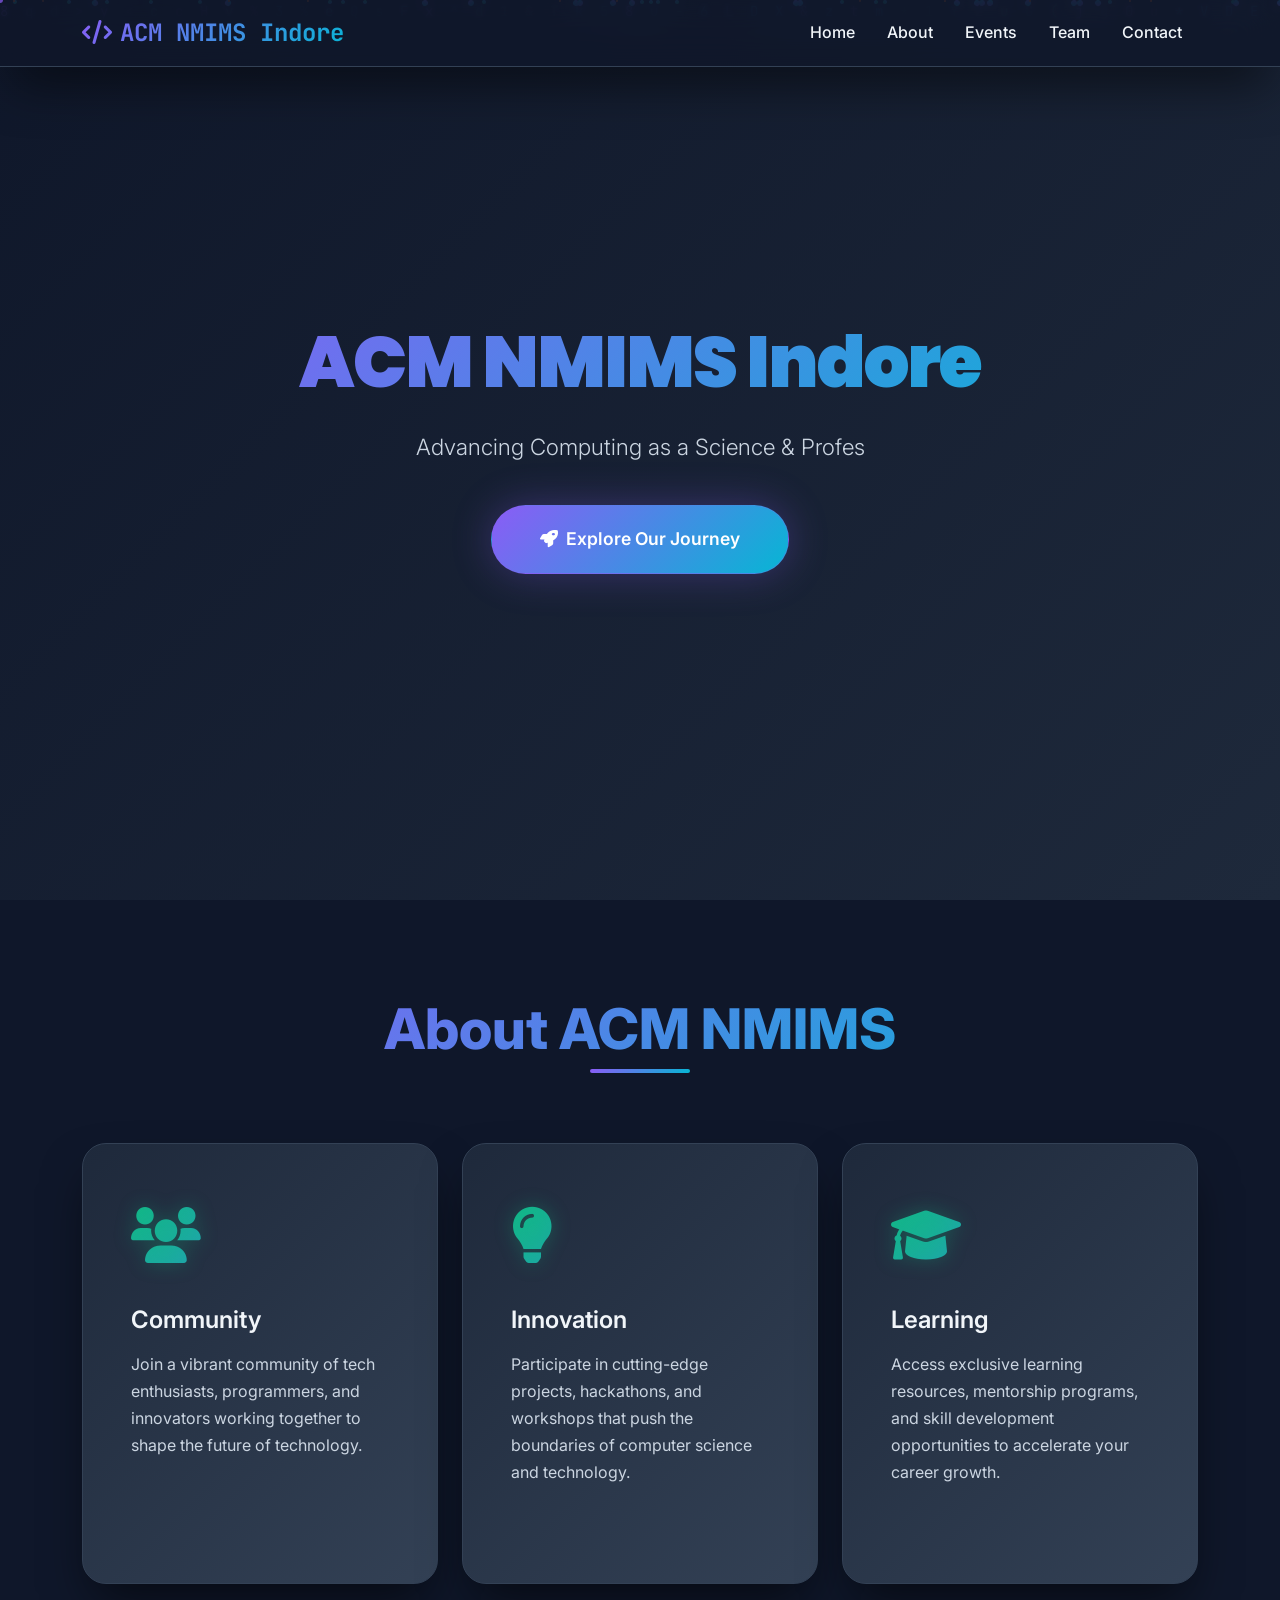
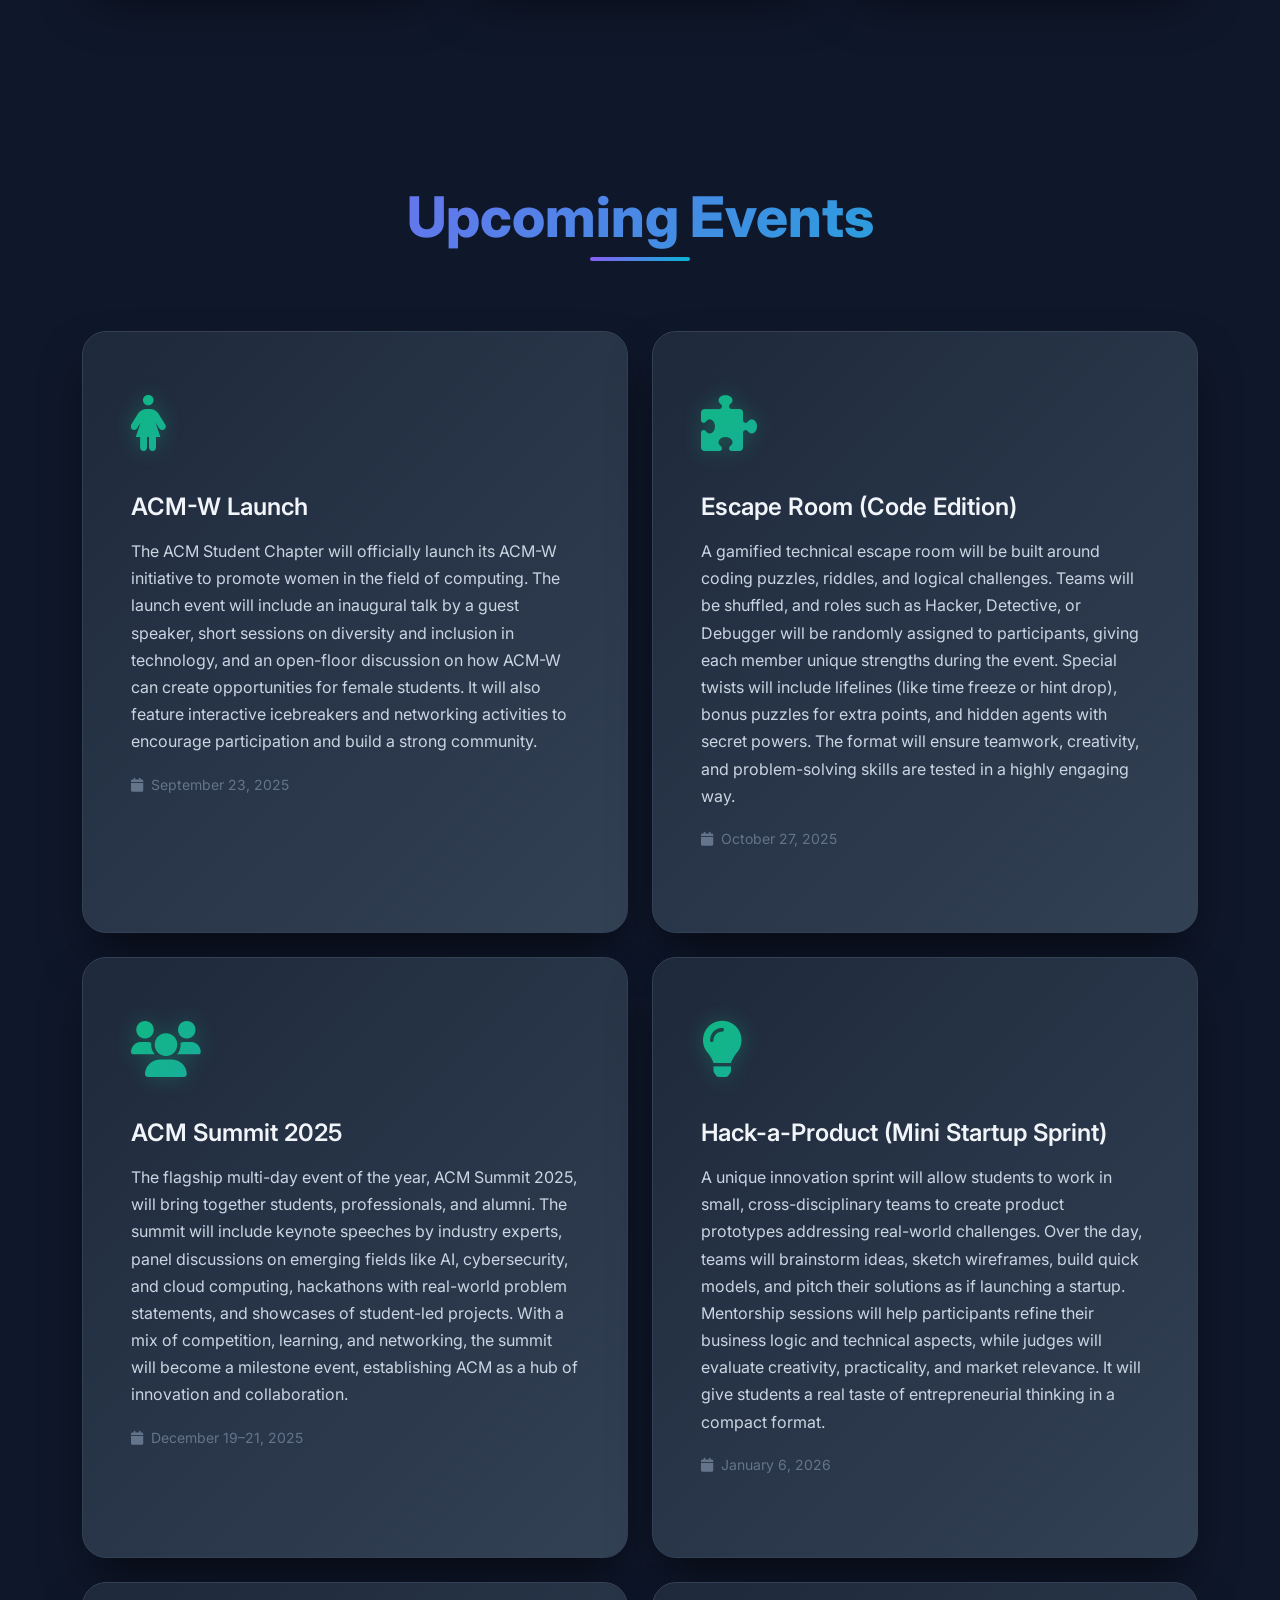
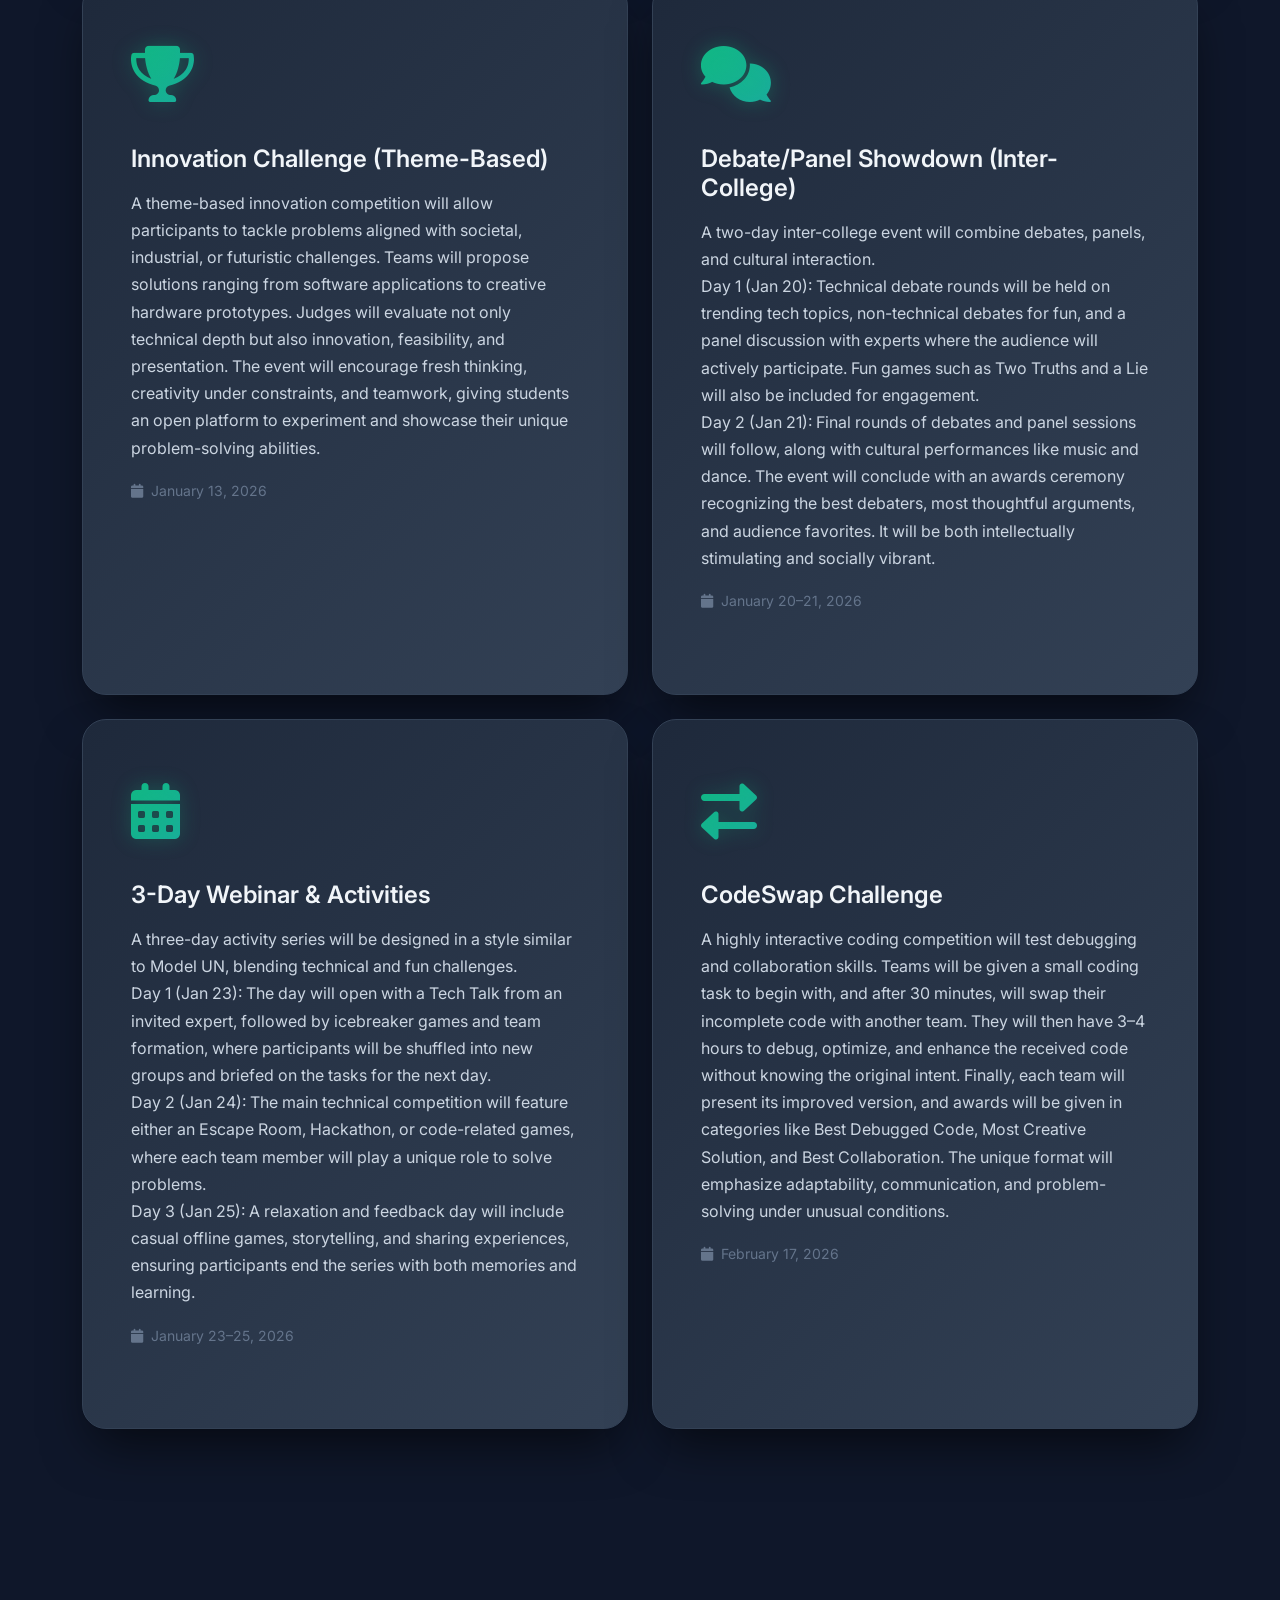
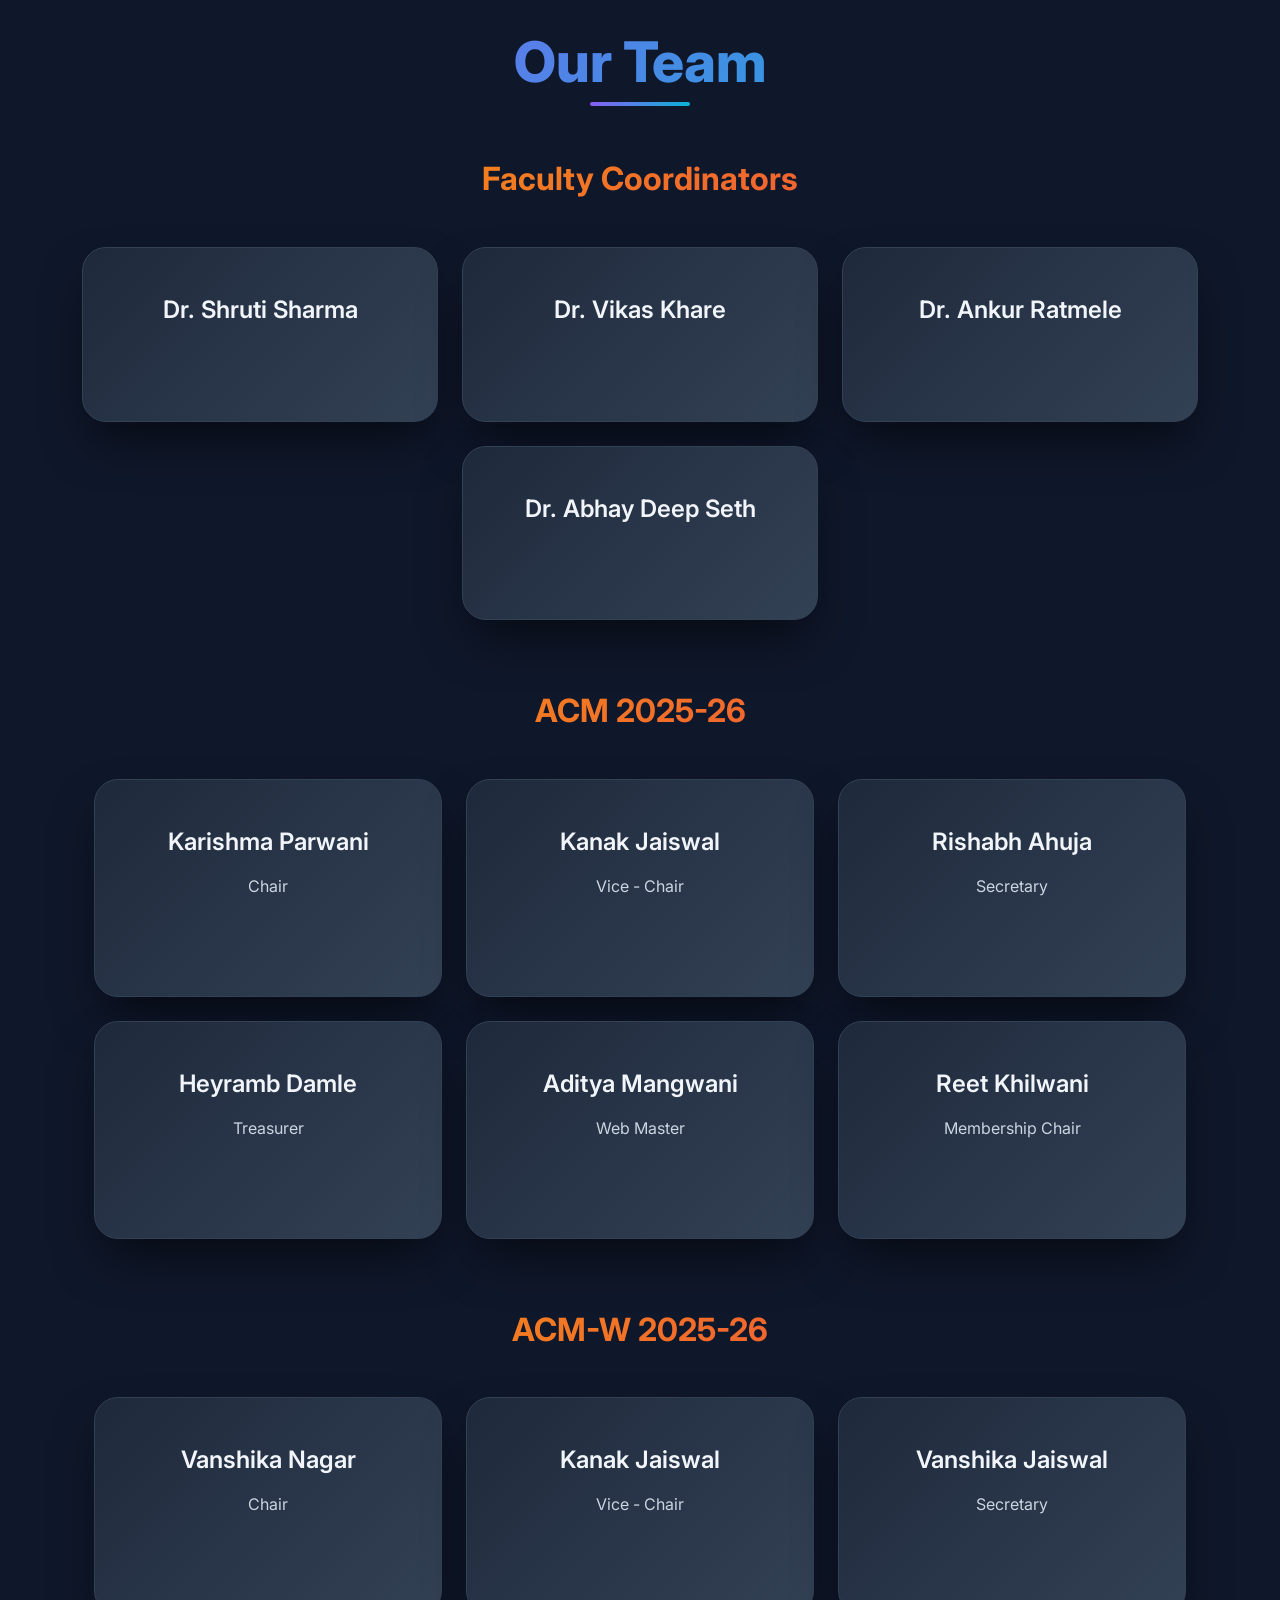
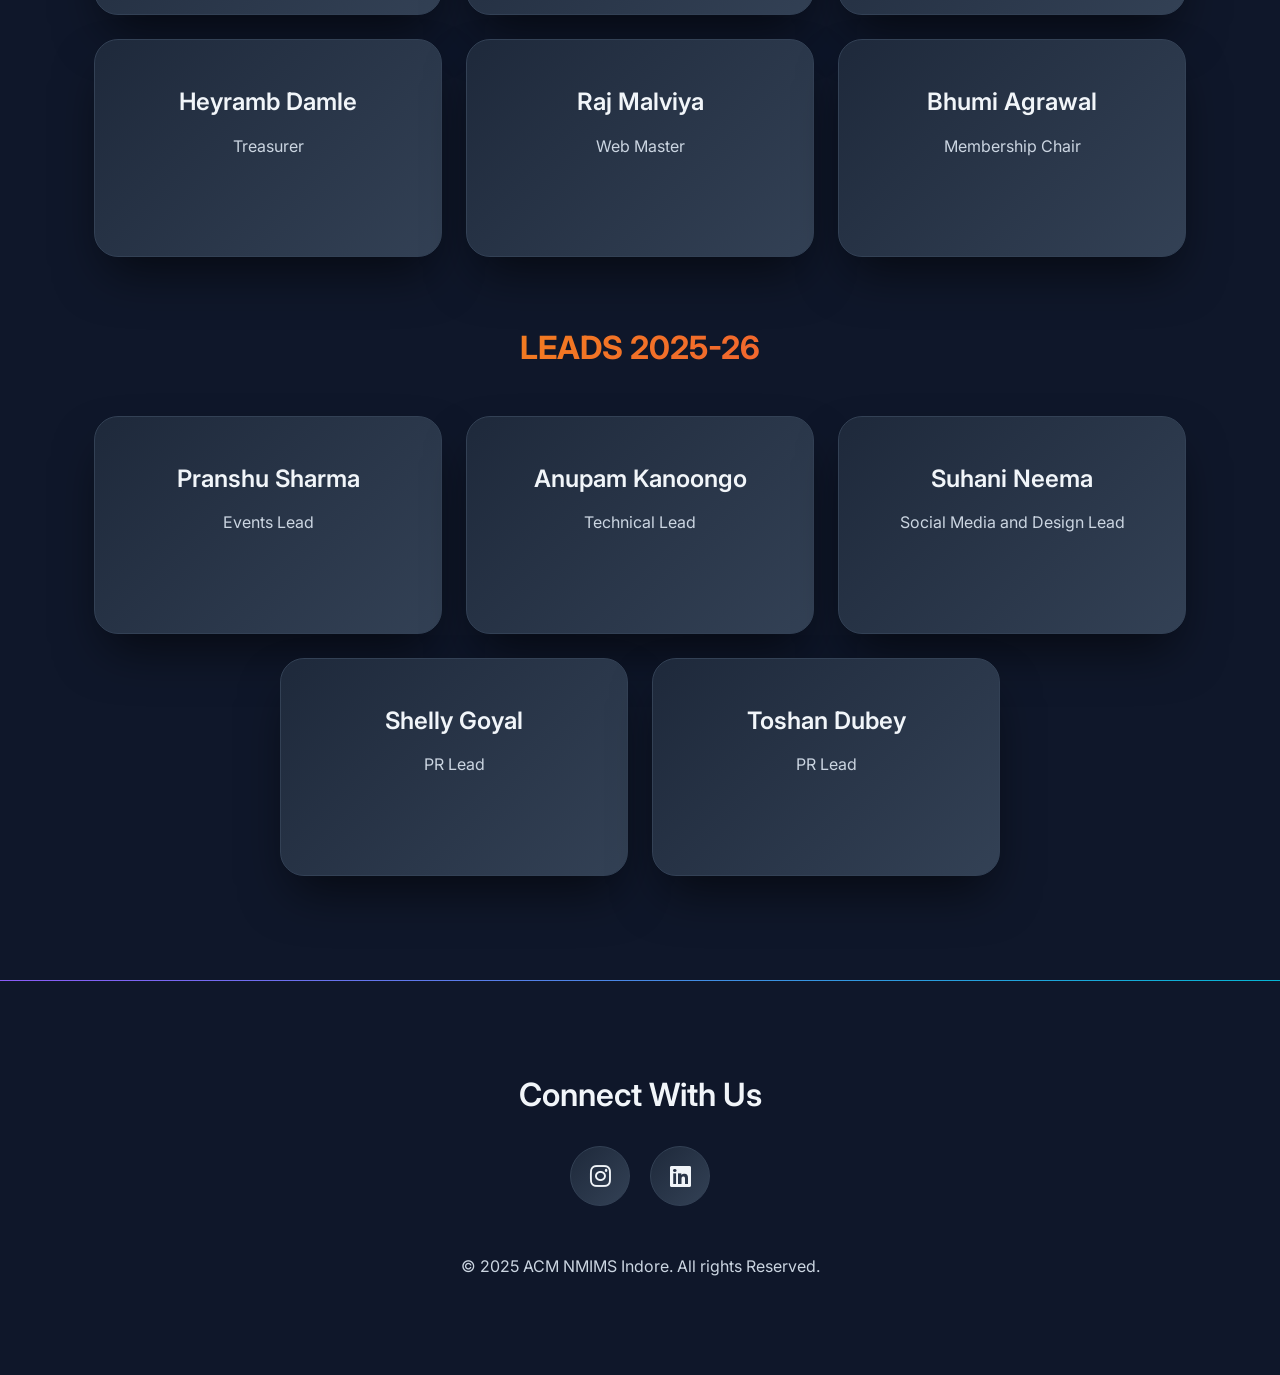
==== commit 82701d54: "Tests on Wordpress X Github" ====
--- a/index.html
+++ b/index.html
@@ -363,7 +363,7 @@
                             <i class="fab fa-linkedin"></i>
                         </a>
                     </div>
-                    <p style="margin-top: 3rem; margin-bottom: 0; color: var(--text-secondary);">&copy; 2025 ACM NMIMS Indore. All rights reserved.</p>
+                    <p style="margin-top: 3rem; margin-bottom: 0; color: var(--text-secondary);">&copy; 2025 ACM NMIMS Indore. All rights Reserved.</p>
                 </div>
             </div>
         </div>
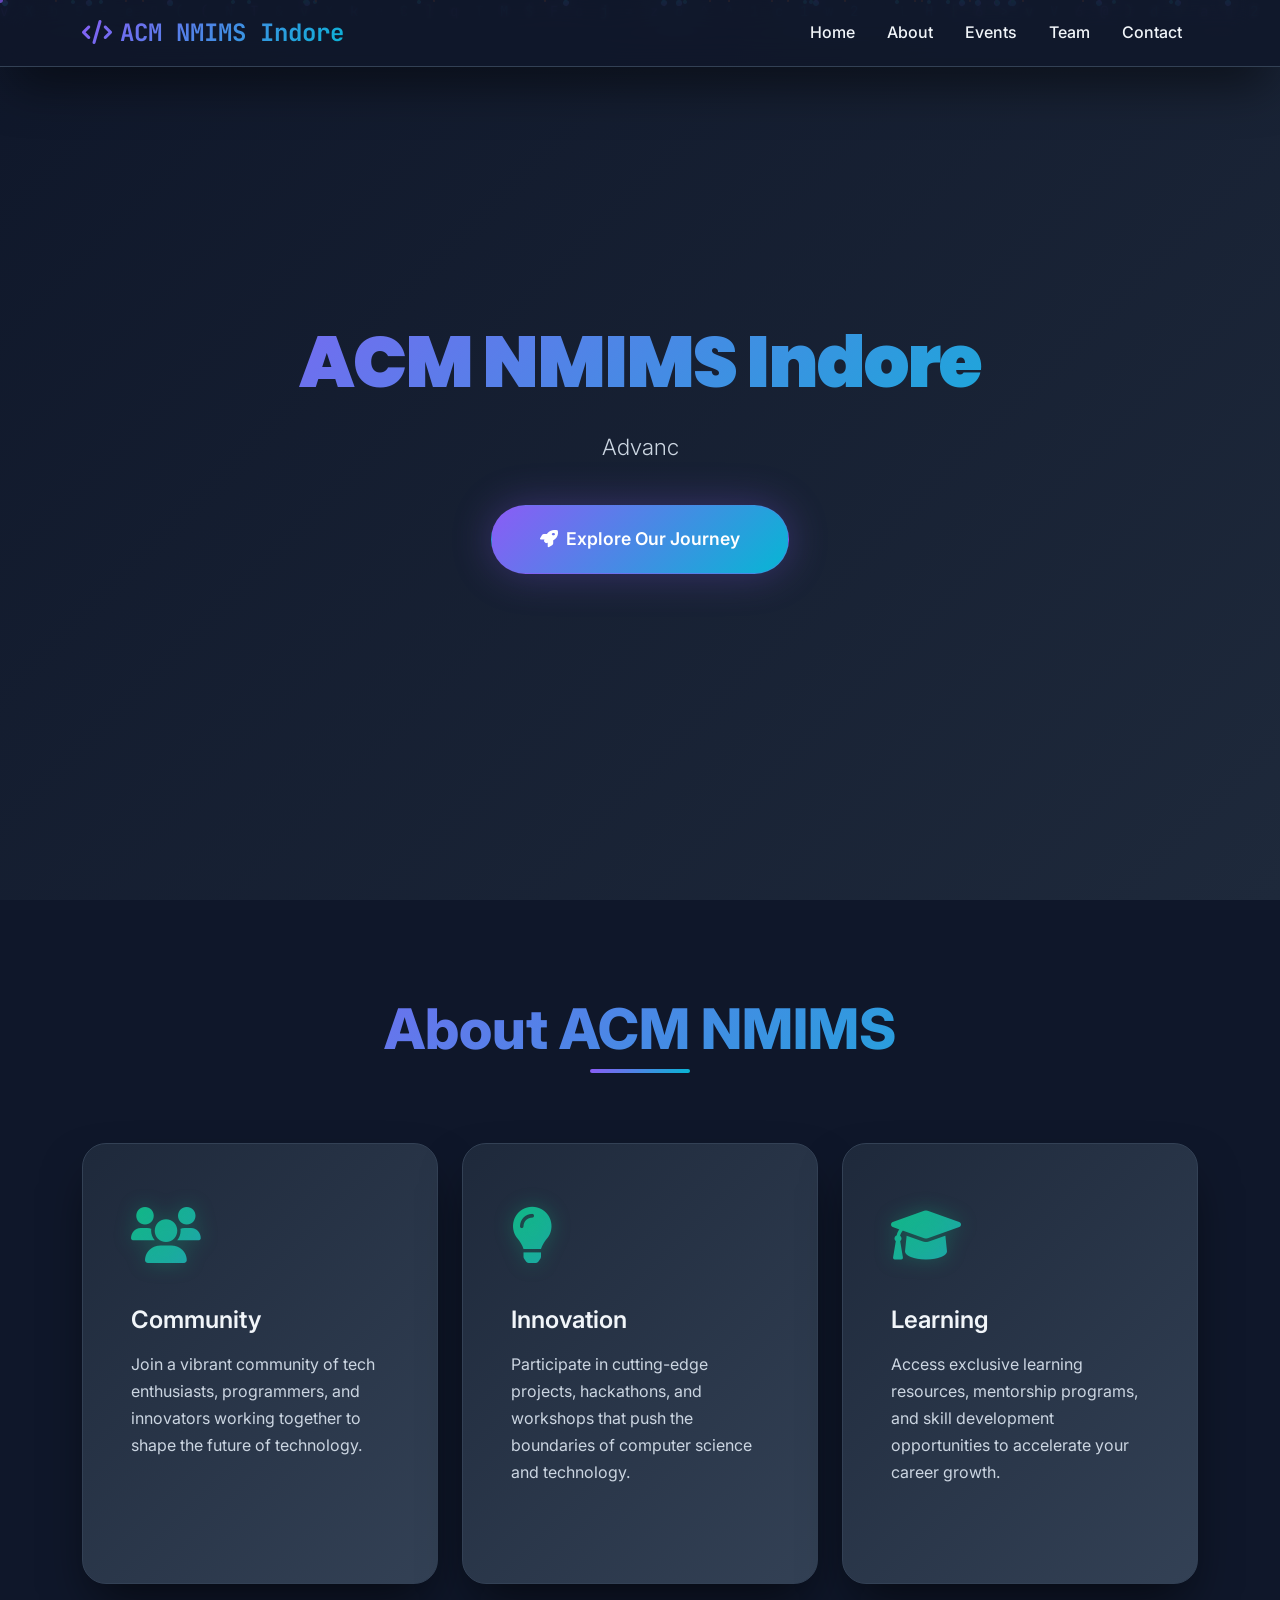
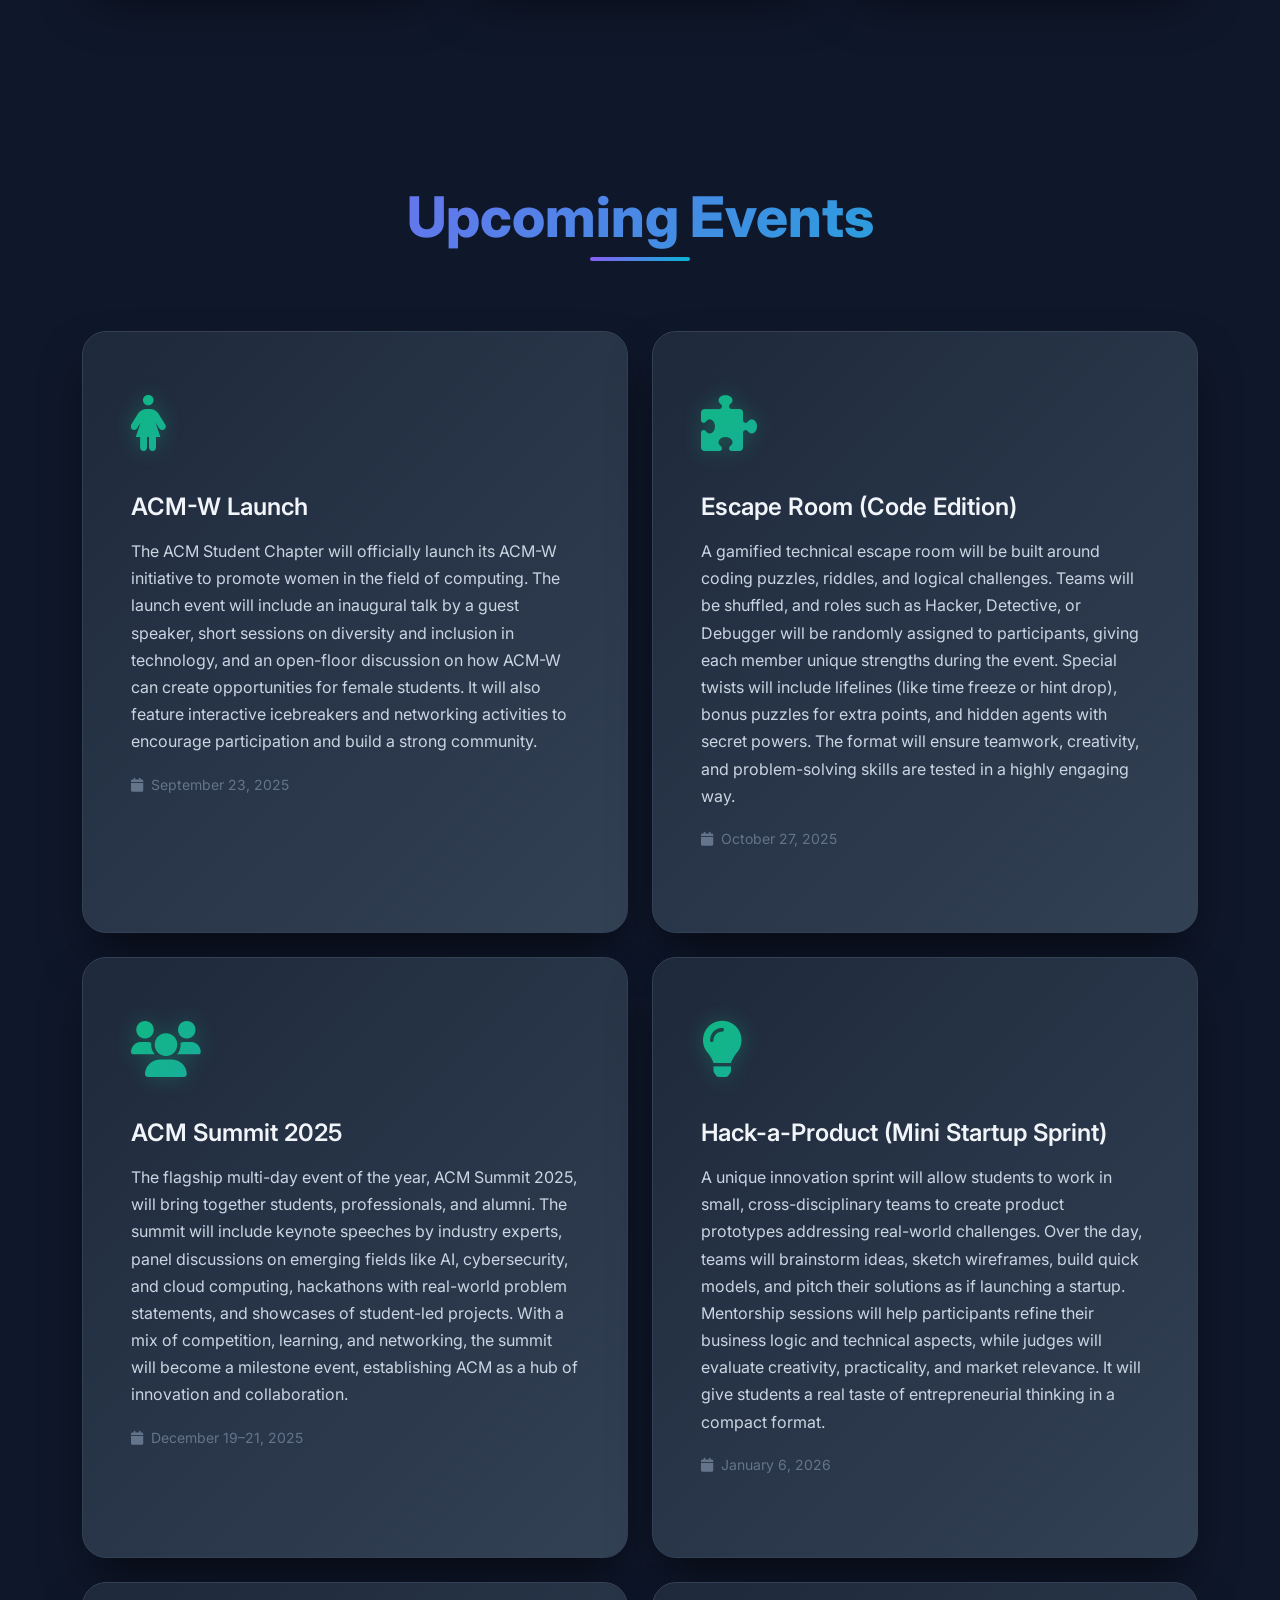
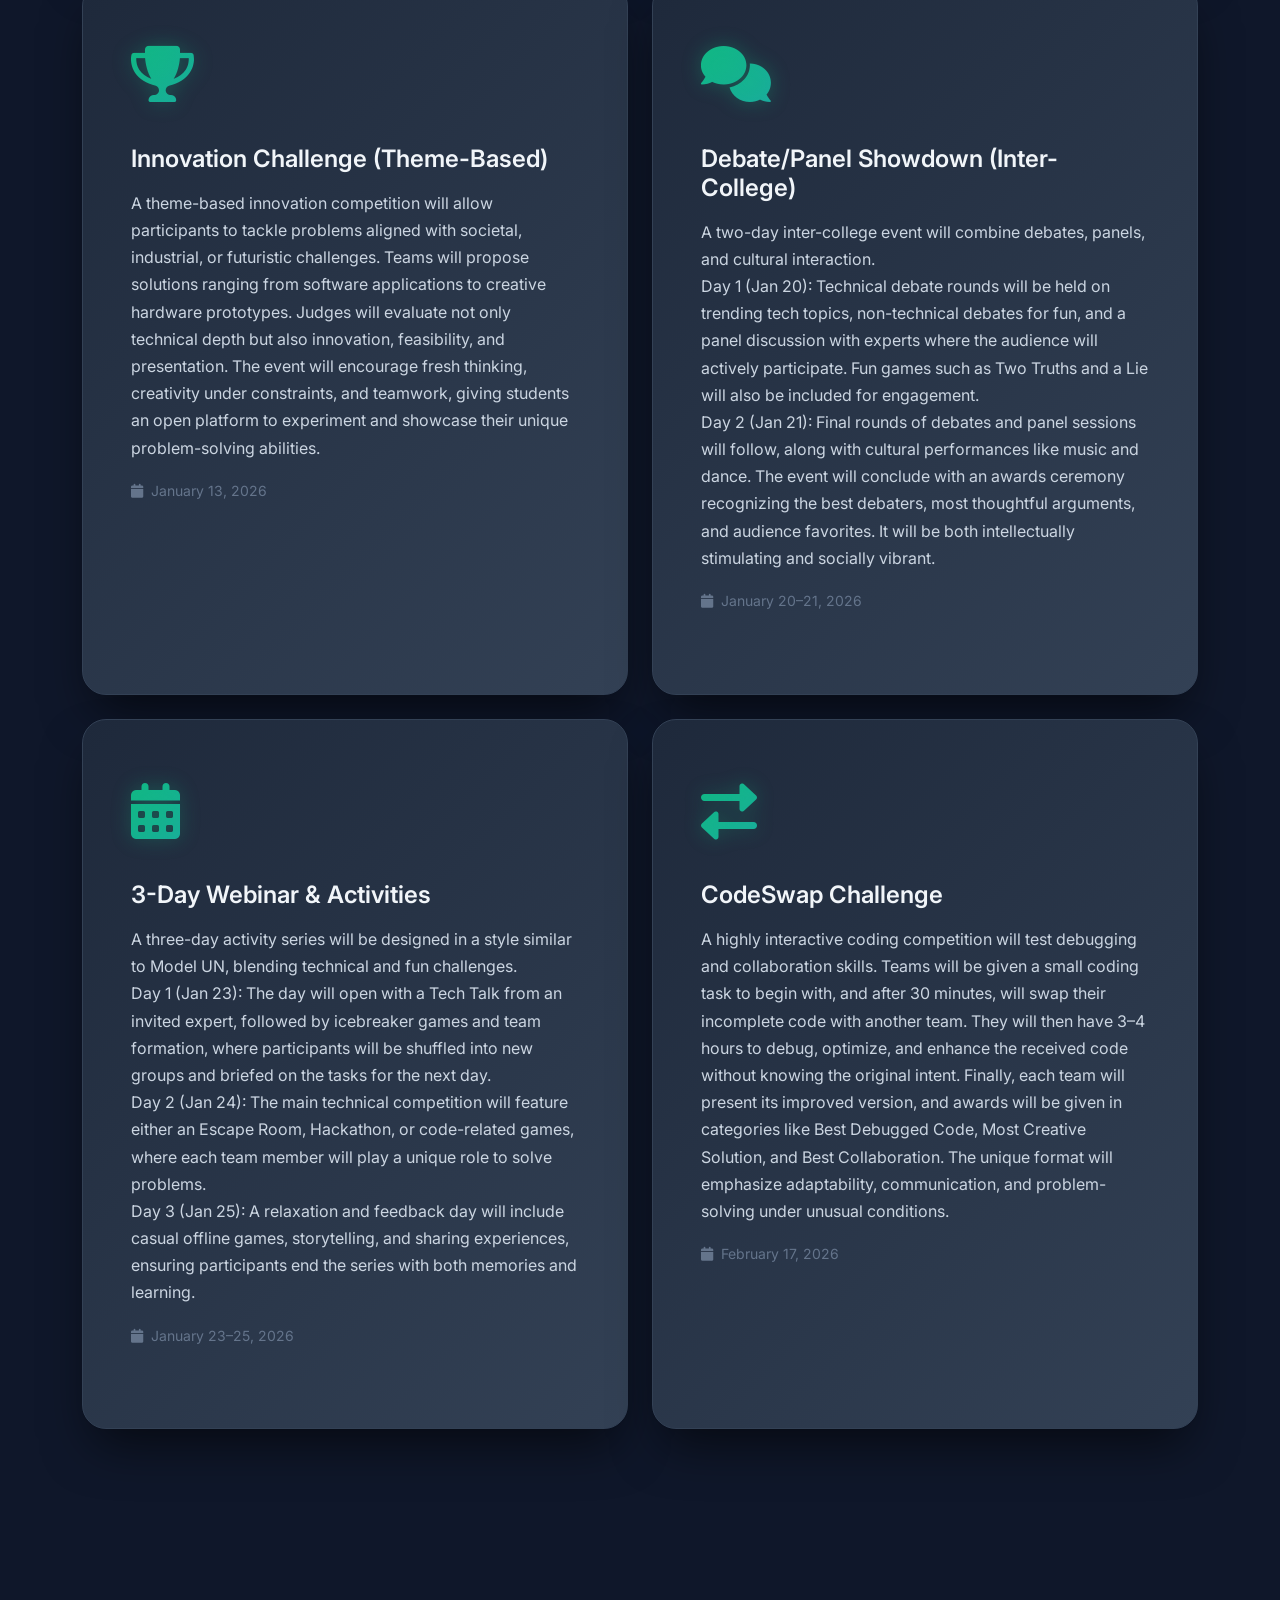
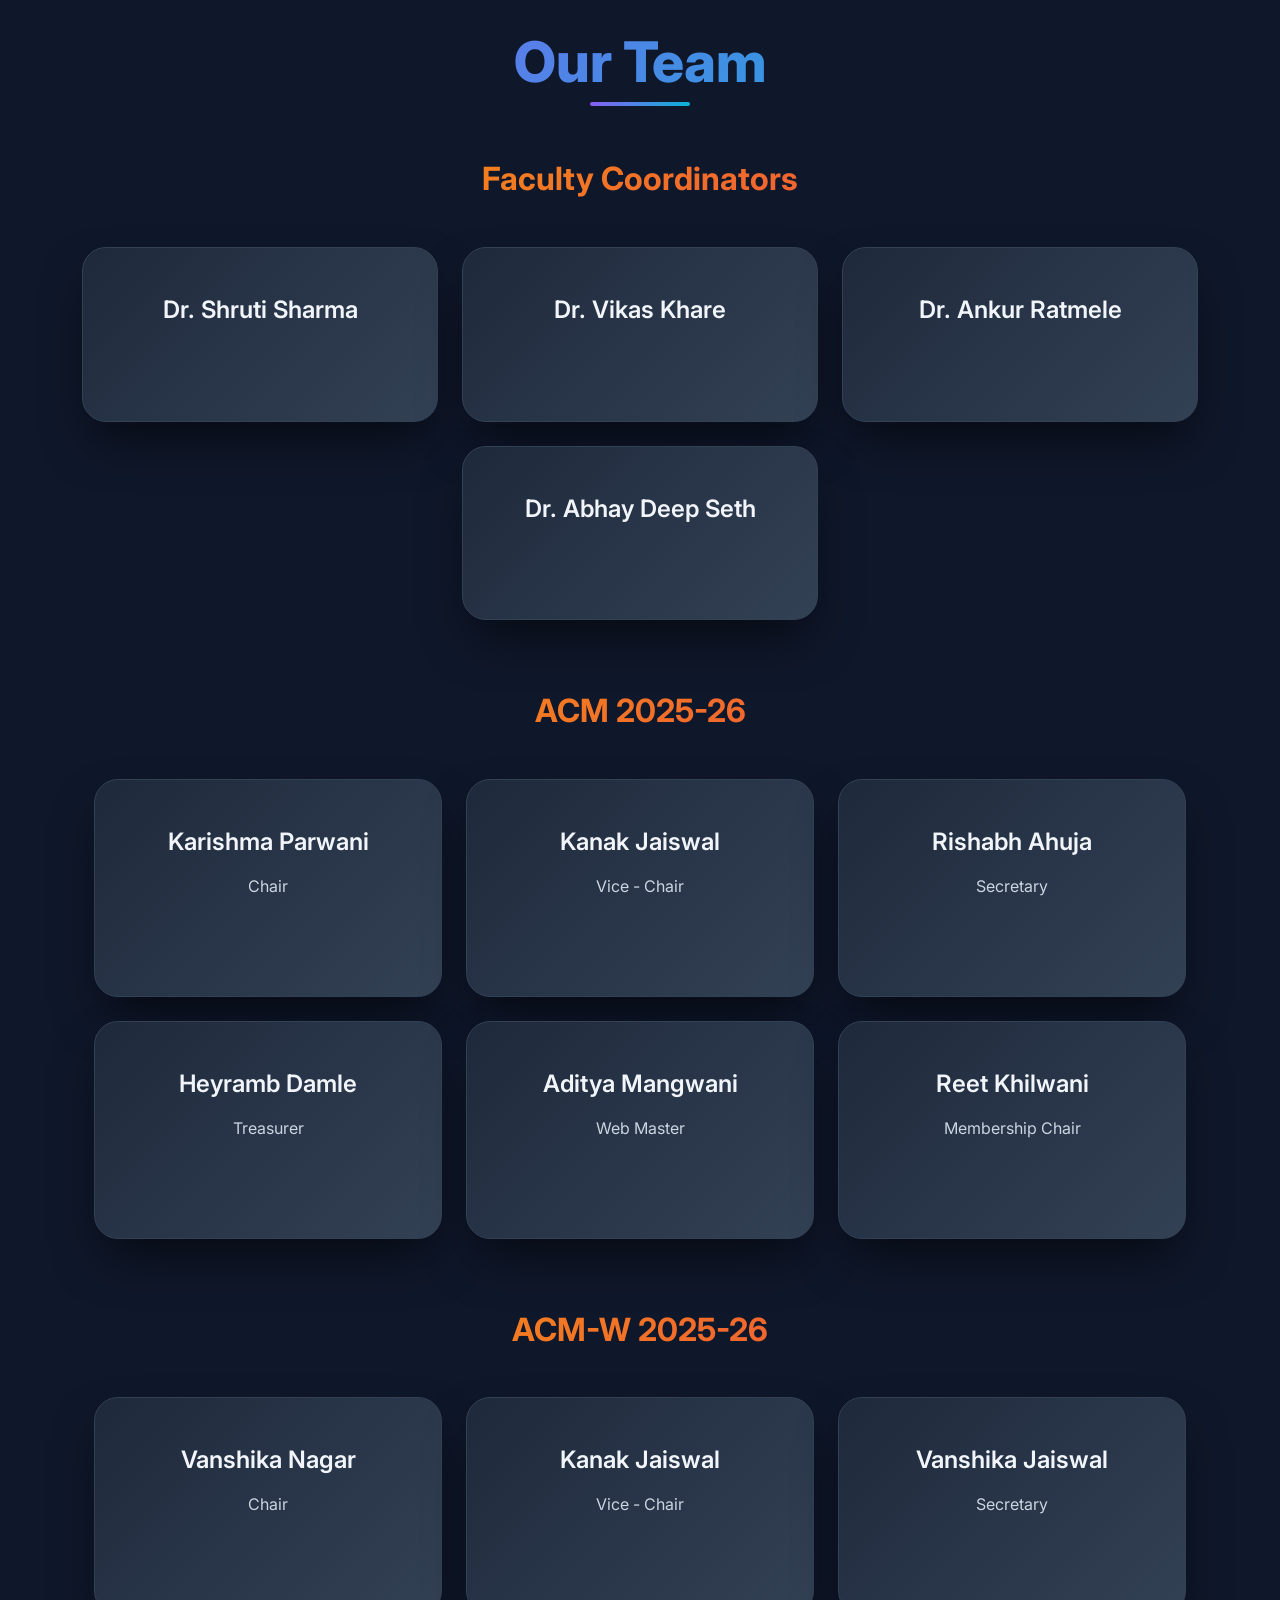
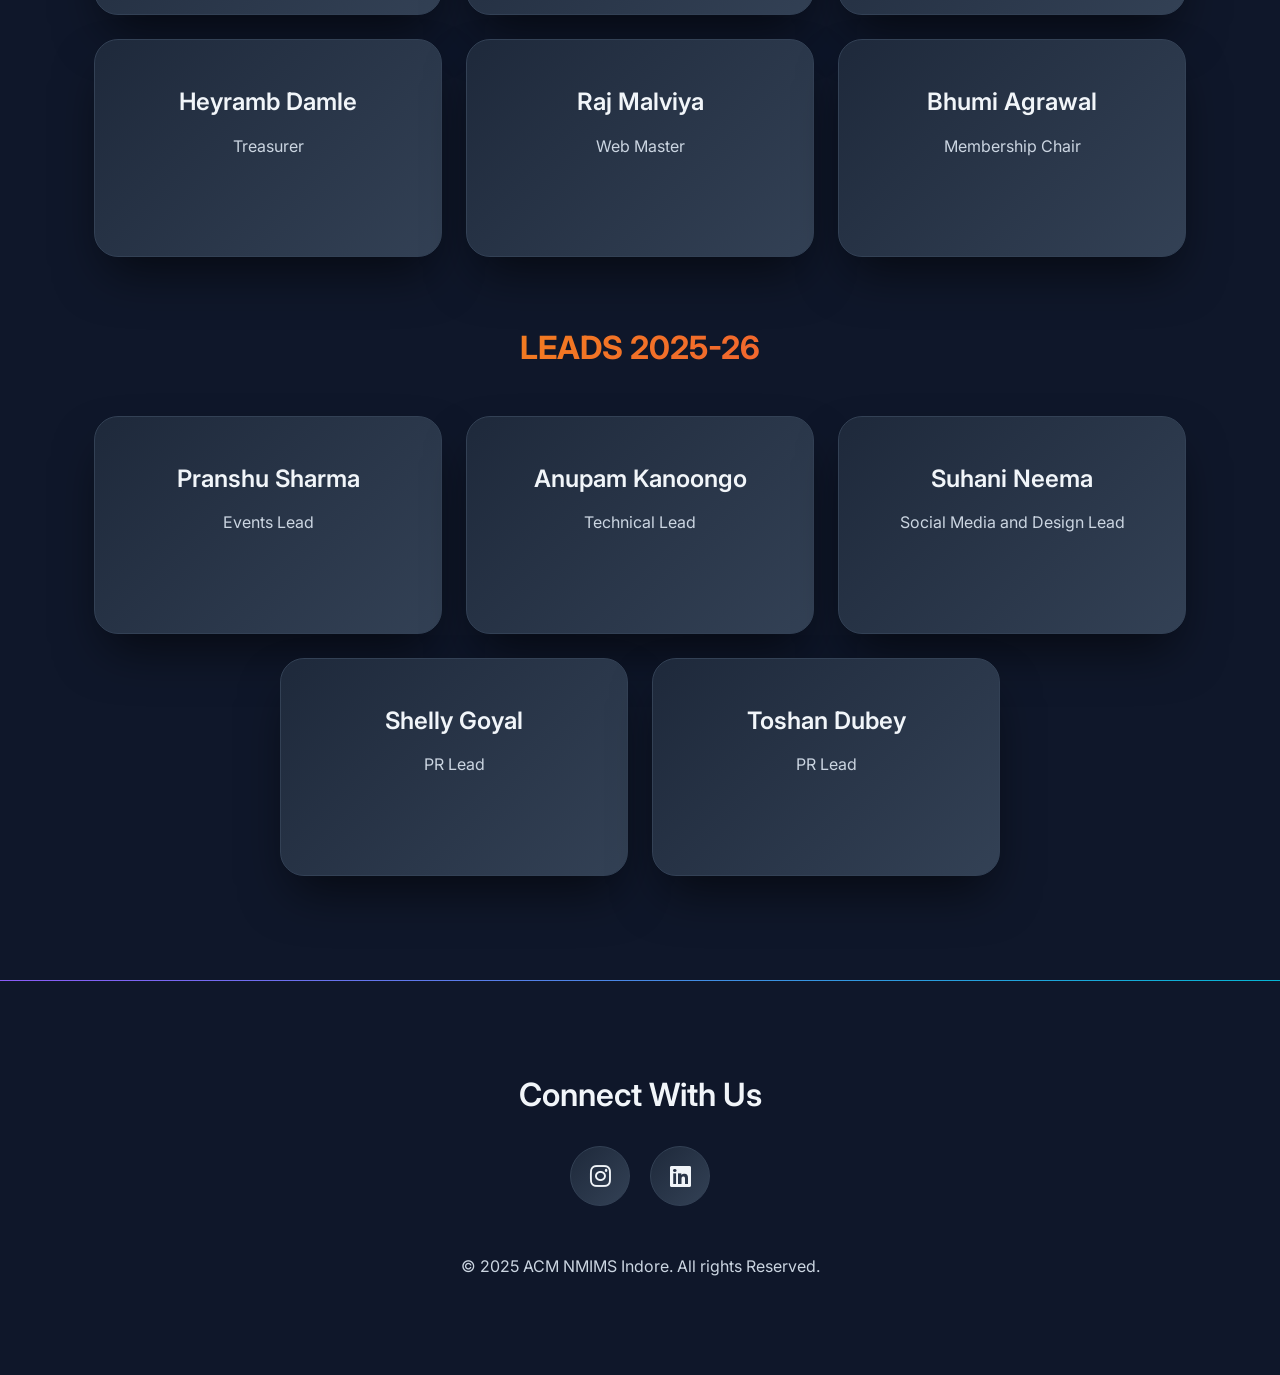
==== commit 0bb44b99: "Refining" ====
--- a/index.html
+++ b/index.html
@@ -3,7 +3,7 @@
 <head>
     <meta charset="UTF-8">
     <meta name="viewport" content="width=device-width, initial-scale=1.0">
-    <title>ACM NMIMS Indore - Enhanced</title>
+    <title>ACM NMIMS Indore</title>
 
     <link href="https://cdn.jsdelivr.net/npm/bootstrap@5.1.3/dist/css/bootstrap.min.css" rel="stylesheet">
     <link rel="stylesheet" href="https://cdnjs.cloudflare.com/ajax/libs/font-awesome/6.0.0/css/all.min.css">
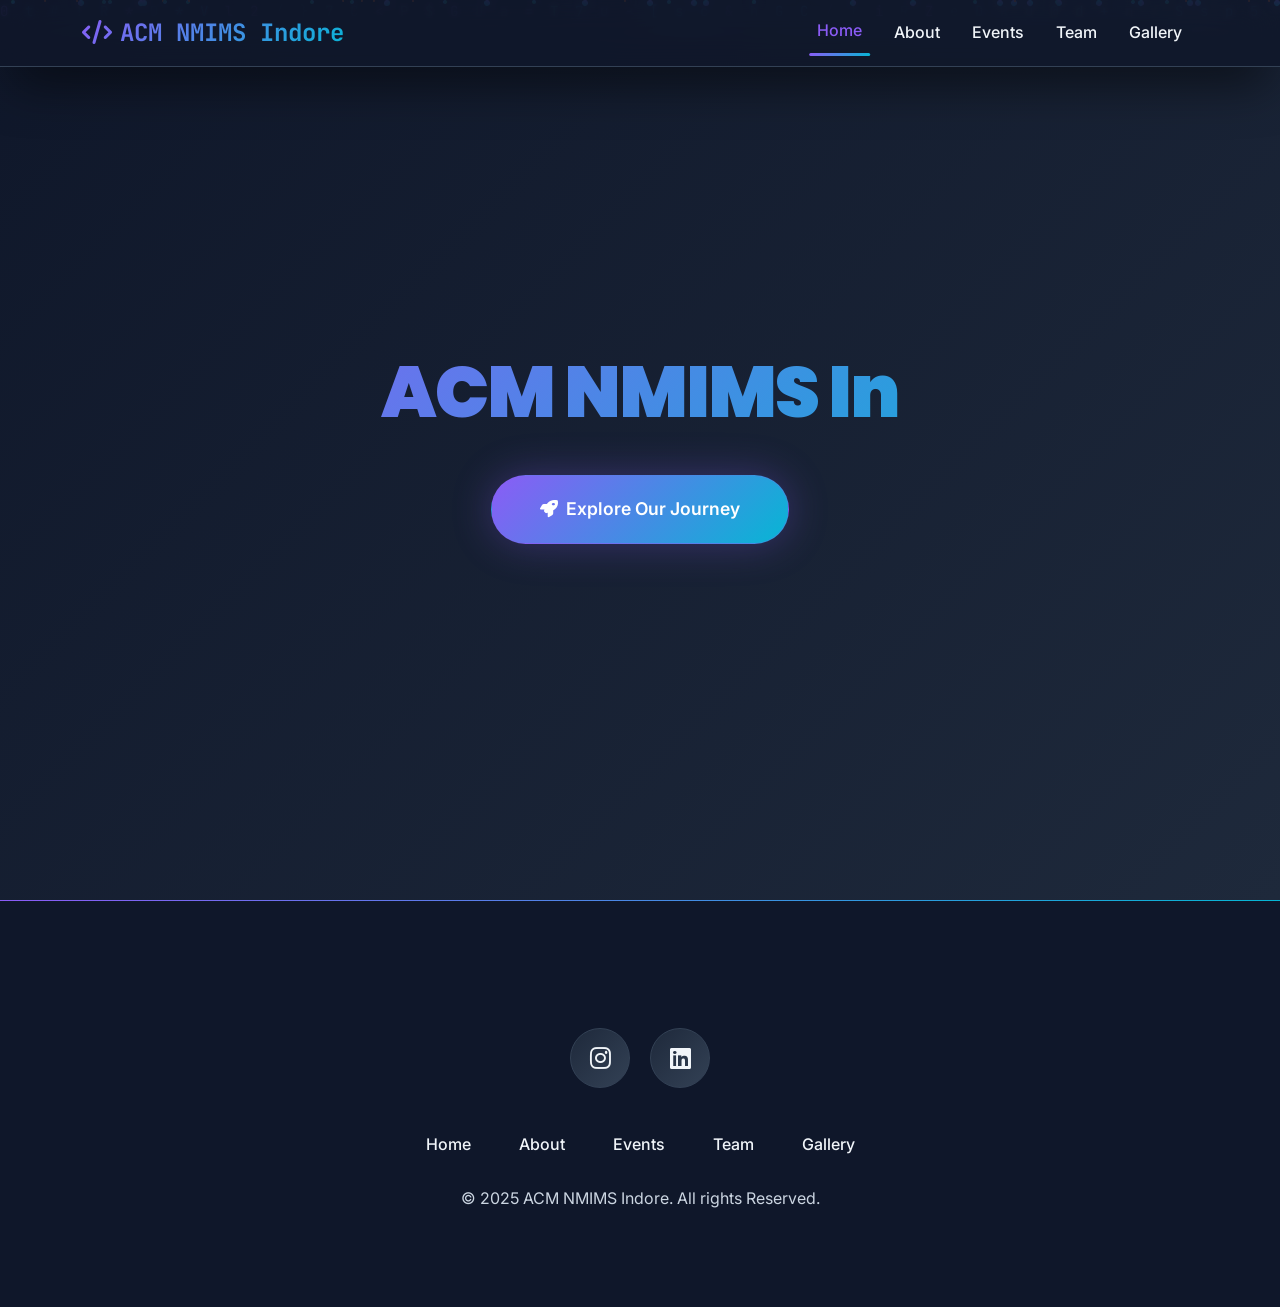
==== commit 17954b84: "Remove existing CSS styles and add new team page with faculty coordinators and ACM members for 2025-" ====
--- a/index.html
+++ b/index.html
@@ -4,11 +4,12 @@
     <meta charset="UTF-8">
     <meta name="viewport" content="width=device-width, initial-scale=1.0">
     <title>ACM NMIMS Indore</title>
+    <meta name="description" content="ACM NMIMS Indore Student Chapter – Advancing Computing as a Science & Profession. Explore events, meet our team, and join our community.">
 
     <link href="https://cdn.jsdelivr.net/npm/bootstrap@5.1.3/dist/css/bootstrap.min.css" rel="stylesheet">
     <link rel="stylesheet" href="https://cdnjs.cloudflare.com/ajax/libs/font-awesome/6.0.0/css/all.min.css">
     <link href="https://fonts.googleapis.com/css2?family=Poppins:wght@300;400;500;600;700;800;900&family=Inter:wght@300;400;500;600;700&family=JetBrains+Mono:wght@400;500;600&display=swap" rel="stylesheet">
-    <link rel="stylesheet" href="style.css">
+    <link rel="stylesheet" href="assets/css/style.css">
 </head>
 <body>
     <div class="animated-bg">
@@ -18,9 +19,9 @@
         <div class="bg-orb"></div>
         <div class="bg-orb"></div>
     </div>
-
     <div class="grid-bg"></div>
 
+    <!-- Page Loader (only on home) -->
     <div class="page-loader" id="pageLoader">
         <div class="loader"></div>
         <div class="loader-text">Loading ACM NMIMS...</div>
@@ -31,21 +32,22 @@
 
     <div class="progress-bar" id="progressBar"></div>
 
+    <!-- Navbar -->
     <nav class="navbar navbar-expand-lg" id="mainNavbar">
         <div class="container">
-            <a class="navbar-brand" href="#" id="navbarBrand">
+            <a class="navbar-brand" href="index.html">
                 <i class="fas fa-code me-2"></i>ACM NMIMS Indore
             </a>
-            <button class="navbar-toggler" type="button" data-bs-toggle="collapse" data-bs-target="#navbarNav">
+            <button class="navbar-toggler" type="button" data-bs-toggle="collapse" data-bs-target="#navbarNav" aria-label="Toggle navigation">
                 <span class="navbar-toggler-icon"></span>
             </button>
             <div class="collapse navbar-collapse" id="navbarNav">
                 <ul class="navbar-nav ms-auto">
-                    <li class="nav-item"><a class="nav-link" href="#home">Home</a></li>
-                    <li class="nav-item"><a class="nav-link" href="#about">About</a></li>
-                    <li class="nav-item"><a class="nav-link" href="#events">Events</a></li>
-                    <li class="nav-item"><a class="nav-link" href="#team">Team</a></li>
-                    <li class="nav-item"><a class="nav-link" href="#contact">Contact</a></li>
+                    <li class="nav-item"><a class="nav-link" href="index.html" data-page="index.html">Home</a></li>
+                    <li class="nav-item"><a class="nav-link" href="about.html" data-page="about.html">About</a></li>
+                    <li class="nav-item"><a class="nav-link" href="events.html" data-page="events.html">Events</a></li>
+                    <li class="nav-item"><a class="nav-link" href="team.html" data-page="team.html">Team</a></li>
+                    <li class="nav-item"><a class="nav-link" href="gallery.html" data-page="gallery.html">Gallery</a></li>
                 </ul>
             </div>
         </div>
@@ -55,321 +57,44 @@
     <section class="hero" id="home">
         <div class="particles" id="particles"></div>
         <div class="code-rain" id="codeRain"></div>
-
         <div class="container">
             <div class="hero-content">
                 <h1 id="heroTitle">ACM NMIMS Indore</h1>
-                <p id="heroSubtitle">Advancing Computing as a Science & Profession</p>
-                <a href="#about" class="cta-button" id="ctaButton">
+                <p id="heroSubtitle">Advancing Computing as a Science &amp; Profession</p>
+                <a href="gallery.html" class="cta-button" id="ctaButton">
                     <i class="fas fa-rocket me-2"></i>Explore Our Journey
                 </a>
             </div>
         </div>
     </section>
 
-    <section class="content-section" id="about">
-        <div class="container">
-            <h2 class="section-title">About ACM NMIMS</h2>
-            <div class="row">
-                <div class="col-lg-4 mb-4">
-                    <div class="feature-card h-100">
-                        <div class="feature-icon">
-                            <i class="fas fa-users"></i>
-                        </div>
-                        <h4>Community</h4>
-                        <p>Join a vibrant community of tech enthusiasts, programmers, and innovators working together to shape the future of technology.</p>
-                    </div>
-                </div>
-                <div class="col-lg-4 mb-4">
-                    <div class="feature-card h-100">
-                        <div class="feature-icon">
-                            <i class="fas fa-lightbulb"></i>
-                        </div>
-                        <h4>Innovation</h4>
-                        <p>Participate in cutting-edge projects, hackathons, and workshops that push the boundaries of computer science and technology.</p>
-                    </div>
-                </div>
-                <div class="col-lg-4 mb-4">
-                    <div class="feature-card h-100">
-                        <div class="feature-icon">
-                            <i class="fas fa-graduation-cap"></i>
-                        </div>
-                        <h4>Learning</h4>
-                        <p>Access exclusive learning resources, mentorship programs, and skill development opportunities to accelerate your career growth.</p>
-                    </div>
-                </div>
-            </div>
-        </div>
-    </section>
-
-    <section class="content-section events-section" id="events">
-        <div class="container">
-            <h2 class="section-title">Upcoming Events</h2>
-            <div class="row">
-                <div class="col-lg-6 mb-4">
-                    <div class="feature-card h-100">
-                        <div class="feature-icon">
-                            <i class="fas fa-female"></i>
-                        </div>
-                        <h4>ACM-W Launch</h4>
-                        <p>The ACM Student Chapter will officially launch its ACM-W initiative to promote women in the field of computing. The launch event will include an inaugural talk by a guest speaker, short sessions on diversity and inclusion in technology, and an open-floor discussion on how ACM-W can create opportunities for female students. It will also feature interactive icebreakers and networking activities to encourage participation and build a strong community.</p>
-                        <small style="color: var(--text-muted);"><i class="fas fa-calendar me-2"></i>September 23, 2025</small>
-                    </div>
-                </div>
-                <div class="col-lg-6 mb-4">
-                    <div class="feature-card h-100">
-                        <div class="feature-icon">
-                            <i class="fas fa-puzzle-piece"></i>
-                        </div>
-                        <h4>Escape Room (Code Edition)</h4>
-                        <p>A gamified technical escape room will be built around coding puzzles, riddles, and logical challenges. Teams will be shuffled, and roles such as Hacker, Detective, or Debugger will be randomly assigned to participants, giving each member unique strengths during the event. Special twists will include lifelines (like time freeze or hint drop), bonus puzzles for extra points, and hidden agents with secret powers. The format will ensure teamwork, creativity, and problem-solving skills are tested in a highly engaging way.</p>
-                        <small style="color: var(--text-muted);"><i class="fas fa-calendar me-2"></i>October 27, 2025</small>
-                    </div>
-                </div>
-                <div class="col-lg-6 mb-4">
-                    <div class="feature-card h-100">
-                        <div class="feature-icon">
-                            <i class="fas fa-users"></i>
-                        </div>
-                        <h4>ACM Summit 2025</h4>
-                        <p>The flagship multi-day event of the year, ACM Summit 2025, will bring together students, professionals, and alumni. The summit will include keynote speeches by industry experts, panel discussions on emerging fields like AI, cybersecurity, and cloud computing, hackathons with real-world problem statements, and showcases of student-led projects. With a mix of competition, learning, and networking, the summit will become a milestone event, establishing ACM as a hub of innovation and collaboration.</p>
-                        <small style="color: var(--text-muted);"><i class="fas fa-calendar me-2"></i>December 19–21, 2025</small>
-                    </div>
-                </div>
-                <div class="col-lg-6 mb-4">
-                    <div class="feature-card h-100">
-                        <div class="feature-icon">
-                            <i class="fas fa-lightbulb"></i>
-                        </div>
-                        <h4>Hack-a-Product (Mini Startup Sprint)</h4>
-                        <p>A unique innovation sprint will allow students to work in small, cross-disciplinary teams to create product prototypes addressing real-world challenges. Over the day, teams will brainstorm ideas, sketch wireframes, build quick models, and pitch their solutions as if launching a startup. Mentorship sessions will help participants refine their business logic and technical aspects, while judges will evaluate creativity, practicality, and market relevance. It will give students a real taste of entrepreneurial thinking in a compact format.</p>
-                        <small style="color: var(--text-muted);"><i class="fas fa-calendar me-2"></i>January 6, 2026</small>
-                    </div>
-                </div>
-                <div class="col-lg-6 mb-4">
-                    <div class="feature-card h-100">
-                        <div class="feature-icon">
-                            <i class="fas fa-trophy"></i>
-                        </div>
-                        <h4>Innovation Challenge (Theme-Based)</h4>
-                        <p>A theme-based innovation competition will allow participants to tackle problems aligned with societal, industrial, or futuristic challenges. Teams will propose solutions ranging from software applications to creative hardware prototypes. Judges will evaluate not only technical depth but also innovation, feasibility, and presentation. The event will encourage fresh thinking, creativity under constraints, and teamwork, giving students an open platform to experiment and showcase their unique problem-solving abilities.</p>
-                        <small style="color: var(--text-muted);"><i class="fas fa-calendar me-2"></i>January 13, 2026</small>
-                    </div>
-                </div>
-                <div class="col-lg-6 mb-4">
-                    <div class="feature-card h-100">
-                        <div class="feature-icon">
-                            <i class="fas fa-comments"></i>
-                        </div>
-                        <h4>Debate/Panel Showdown (Inter-College)</h4>
-                        <p>A two-day inter-college event will combine debates, panels, and cultural interaction.<br>Day 1 (Jan 20): Technical debate rounds will be held on trending tech topics, non-technical debates for fun, and a panel discussion with experts where the audience will actively participate. Fun games such as Two Truths and a Lie will also be included for engagement.<br>Day 2 (Jan 21): Final rounds of debates and panel sessions will follow, along with cultural performances like music and dance. The event will conclude with an awards ceremony recognizing the best debaters, most thoughtful arguments, and audience favorites. It will be both intellectually stimulating and socially vibrant.</p>
-                        <small style="color: var(--text-muted);"><i class="fas fa-calendar me-2"></i>January 20–21, 2026</small>
-                    </div>
-                </div>
-                <div class="col-lg-6 mb-4">
-                    <div class="feature-card h-100">
-                        <div class="feature-icon">
-                            <i class="fas fa-calendar-alt"></i>
-                        </div>
-                        <h4>3-Day Webinar & Activities</h4>
-                        <p>A three-day activity series will be designed in a style similar to Model UN, blending technical and fun challenges.<br>Day 1 (Jan 23): The day will open with a Tech Talk from an invited expert, followed by icebreaker games and team formation, where participants will be shuffled into new groups and briefed on the tasks for the next day.<br>Day 2 (Jan 24): The main technical competition will feature either an Escape Room, Hackathon, or code-related games, where each team member will play a unique role to solve problems.<br>Day 3 (Jan 25): A relaxation and feedback day will include casual offline games, storytelling, and sharing experiences, ensuring participants end the series with both memories and learning.</p>
-                        <small style="color: var(--text-muted);"><i class="fas fa-calendar me-2"></i>January 23–25, 2026</small>
-                    </div>
-                </div>
-                <div class="col-lg-6 mb-4">
-                    <div class="feature-card h-100">
-                        <div class="feature-icon">
-                            <i class="fas fa-exchange-alt"></i>
-                        </div>
-                        <h4>CodeSwap Challenge</h4>
-                        <p>A highly interactive coding competition will test debugging and collaboration skills. Teams will be given a small coding task to begin with, and after 30 minutes, will swap their incomplete code with another team. They will then have 3–4 hours to debug, optimize, and enhance the received code without knowing the original intent. Finally, each team will present its improved version, and awards will be given in categories like Best Debugged Code, Most Creative Solution, and Best Collaboration. The unique format will emphasize adaptability, communication, and problem-solving under unusual conditions.</p>
-                        <small style="color: var(--text-muted);"><i class="fas fa-calendar me-2"></i>February 17, 2026</small>
-                    </div>
-                </div>
-            </div>
-        </div>
-    </section>
-
-    <section class="content-section" id="team">
-        <div class="container">
-            <h2 class="section-title">Our Team</h2>
-            <h3 class="text-center team-subtitle">Faculty Coordinators</h3>
-            <div class="row justify-content-center">
-                <div class="col-lg-4 mb-4">
-                    <div class="feature-card text-center h-100">
-                        <img src="" alt="Dr. Shruti Sharma" class="team-member-img" style="display: none;">
-                        <h4>Dr. Shruti Sharma</h4>
-                    </div>
-                </div>
-                <div class="col-lg-4 mb-4">
-                    <div class="feature-card text-center h-100">
-                        <img src="" alt="Dr. Vikas Khare" class="team-member-img" style="display: none;">
-                        <h4>Dr. Vikas Khare</h4>
-                    </div>
-                </div>
-                <div class="col-lg-4 mb-4">
-                    <div class="feature-card text-center h-100">
-                        <img src="" alt="Dr. Ankur Ratmele" class="team-member-img" style="display: none;">
-                        <h4>Dr. Ankur Ratmele</h4>
-                    </div>
-                </div>
-                <div class="col-lg-4 mb-4">
-                    <div class="feature-card text-center h-100">
-                        <img src="" alt="Dr. Abhay Deep Seth" class="team-member-img" style="display: none;">
-                        <h4>Dr. Abhay Deep Seth</h4>
-                    </div>
-                </div>
-            <h3 class="text-center team-subtitle">ACM 2025-26</h3>
-            <div class="row">
-                <div class="col-lg-4 mb-4">
-                    <div class="feature-card text-center h-100">
-                        <img src="" alt="Karishma Parwani" class="team-member-img" style="display: none;">
-                        <h4>Karishma Parwani</h4>
-                        <p>Chair</p>
-                    </div>
-                </div>
-                <div class="col-lg-4 mb-4">
-                    <div class="feature-card text-center h-100">
-                        <img src="" alt="Kanak Jaiswal" class="team-member-img" style="display: none;">
-                        <h4>Kanak Jaiswal</h4>
-                        <p>Vice - Chair</p>
-                    </div>
-                </div>
-                <div class="col-lg-4 mb-4">
-                    <div class="feature-card text-center h-100">
-                        <img src="" alt="Rishabh Ahuja" class="team-member-img" style="display: none;">
-                        <h4>Rishabh Ahuja</h4>
-                        <p>Secretary</p>
-                    </div>
-                </div>
-                <div class="col-lg-4 mb-4">
-                    <div class="feature-card text-center h-100">
-                        <img src="" alt="Heyramb Damle" class="team-member-img" style="display: none;">
-                        <h4>Heyramb Damle</h4>
-                        <p>Treasurer</p>
-                    </div>
-                </div>
-                <div class="col-lg-4 mb-4">
-                    <div class="feature-card text-center h-100">
-                        <img src="" alt="Aditya Mangwani" class="team-member-img" style="display: none;">
-                        <h4>Aditya Mangwani</h4>
-                        <p>Web Master</p>
-                    </div>
-                </div>
-                <div class="col-lg-4 mb-4">
-                    <div class="feature-card text-center h-100">
-                        <img src="" alt="Reet Khilwani" class="team-member-img" style="display: none;">
-                        <h4>Reet Khilwani</h4>
-                        <p>Membership Chair</p>
-                    </div>
-                </div>
-            </div>
-            <h3 class="text-center team-subtitle">ACM-W 2025-26</h3>
-            <div class="row">
-                <div class="col-lg-4 mb-4">
-                    <div class="feature-card text-center h-100">
-                        <img src="" alt="Vanshika Nagar" class="team-member-img" style="display: none;">
-                        <h4>Vanshika Nagar</h4>
-                        <p>Chair</p>
-                    </div>
-                </div>
-                <div class="col-lg-4 mb-4">
-                    <div class="feature-card text-center h-100">
-                        <img src="" alt="Kanak Jaiswal" class="team-member-img" style="display: none;">
-                        <h4>Kanak Jaiswal</h4>
-                        <p>Vice - Chair</p>
-                    </div>
-                </div>
-                <div class="col-lg-4 mb-4">
-                    <div class="feature-card text-center h-100">
-                        <img src="" alt="Vanshika Jaiswal" class="team-member-img" style="display: none;">
-                        <h4>Vanshika Jaiswal</h4>
-                        <p>Secretary</p>
-                    </div>
-                </div>
-                <div class="col-lg-4 mb-4">
-                    <div class="feature-card text-center h-100">
-                        <img src="" alt="Heyramb Damle" class="team-member-img" style="display: none;">
-                        <h4>Heyramb Damle</h4>
-                        <p>Treasurer</p>
-                    </div>
-                </div>
-                <div class="col-lg-4 mb-4">
-                    <div class="feature-card text-center h-100">
-                        <img src="" alt="Raj Malviya" class="team-member-img" style="display: none;">
-                        <h4>Raj Malviya</h4>
-                        <p>Web Master</p>
-                    </div>
-                </div>
-                <div class="col-lg-4 mb-4">
-                    <div class="feature-card text-center h-100">
-                        <img src="" alt="Bhumi Agrawal" class="team-member-img" style="display: none;">
-                        <h4>Bhumi Agrawal</h4>
-                        <p>Membership Chair</p>
-                    </div>
-                </div>
-            </div>
-            <h3 class="text-center team-subtitle">LEADS 2025-26</h3>
-            <div class="row justify-content-center">
-                 <div class="col-lg-4 mb-4">
-                    <div class="feature-card text-center h-100">
-                        <img src="" alt="Pranshu Sharma" class="team-member-img" style="display: none;">
-                        <h4>Pranshu Sharma</h4>
-                        <p>Events Lead</p>
-                    </div>
-                </div>
-                <div class="col-lg-4 mb-4">
-                    <div class="feature-card text-center h-100">
-                        <img src="" alt="Anupam Kanoongo" class="team-member-img" style="display: none;">
-                        <h4>Anupam Kanoongo</h4>
-                        <p>Technical Lead</p>
-                    </div>
-                </div>
-                <div class="col-lg-4 mb-4">
-                    <div class="feature-card text-center h-100">
-                        <img src="" alt="Suhani Neema" class="team-member-img" style="display: none;">
-                        <h4>Suhani Neema</h4>
-                        <p>Social Media and Design Lead</p>
-                    </div>
-                </div>
-                <div class="col-lg-4 mb-4">
-                    <div class="feature-card text-center h-100">
-                        <img src="" alt="Shelly Goyal" class="team-member-img" style="display: none;">
-                        <h4>Shelly Goyal</h4>
-                        <p>PR Lead</p>
-                    </div>
-                </div>
-                <div class="col-lg-4 mb-4">
-                    <div class="feature-card text-center h-100">
-                        <img src="" alt="Toshan Dubey" class="team-member-img" style="display: none;">
-                        <h4>Toshan Dubey</h4>
-                        <p>PR Lead</p>
-                    </div>
-                </div>
-            </div>
-        </div>
-    </section>
-
+    <!-- Footer -->
     <footer class="content-section" id="contact">
         <div class="container">
             <div class="row">
                 <div class="col-12 text-center">
-                    <h4 style="margin-bottom: 2rem; font-size: 2rem; font-weight: 600;">Connect With Us</h4>
                     <div class="social-links">
-                        <a href="https://www.instagram.com/acm_nmimsindore/" class="instagram" target="_blank" rel="noopener noreferrer">
+                        <a href="https://www.instagram.com/acm_nmimsindore/" class="instagram" target="_blank" rel="noopener noreferrer" aria-label="Instagram">
                             <i class="fab fa-instagram"></i>
                         </a>
-                        <a href="https://www.linkedin.com/company/svkm-s-nmims-indore-acm-student-chapter" class="linkedin" target="_blank" rel="noopener noreferrer">
+                        <a href="https://www.linkedin.com/company/svkm-s-nmims-indore-acm-student-chapter" class="linkedin" target="_blank" rel="noopener noreferrer" aria-label="LinkedIn">
                             <i class="fab fa-linkedin"></i>
                         </a>
                     </div>
-                    <p style="margin-top: 3rem; margin-bottom: 0; color: var(--text-secondary);">&copy; 2025 ACM NMIMS Indore. All rights Reserved.</p>
+                    <ul class="navbar-nav d-flex flex-row justify-content-center mt-3">
+                        <li class="nav-item mx-2"><a class="nav-link" href="index.html">Home</a></li>
+                        <li class="nav-item mx-2"><a class="nav-link" href="about.html">About</a></li>
+                        <li class="nav-item mx-2"><a class="nav-link" href="events.html">Events</a></li>
+                        <li class="nav-item mx-2"><a class="nav-link" href="team.html">Team</a></li>
+                        <li class="nav-item mx-2"><a class="nav-link" href="gallery.html">Gallery</a></li>
+                    </ul>
+                    <p style="margin-top: 1rem; margin-bottom: 0; color: var(--text-secondary);">&copy; 2025 ACM NMIMS Indore. All rights Reserved.</p>
                 </div>
             </div>
         </div>
     </footer>
 
     <script src="https://cdn.jsdelivr.net/npm/bootstrap@5.1.3/dist/js/bootstrap.bundle.min.js"></script>
-    <script src="script.js"></script>
+    <script src="assets/js/script.js"></script>
 </body>
-</html>+</html>
--- a/assets/css/style.css
+++ b/assets/css/style.css
@@ -0,0 +1,770 @@
+
+:root {
+    --primary-gradient: linear-gradient(135deg, #8b5cf6 0%, #06b6d4 100%);
+    --secondary-gradient: linear-gradient(135deg, #f59e0b 0%, #ef4444 100%);
+    --accent-gradient: linear-gradient(135deg, #10b981 0%, #3b82f6 100%);
+    --dark-gradient: linear-gradient(135deg, #0f172a 0%, #1e293b 100%);
+    --card-gradient: linear-gradient(135deg, #1e293b 0%, #334155 100%);
+    --bg-primary: #0f172a;
+    --bg-secondary: #1e293b;
+    --bg-tertiary: #334155;
+    --text-primary: #f1f5f9;
+    --text-secondary: #cbd5e1;
+    --text-muted: #64748b;
+    --border-color: #334155;
+    --shadow-dark: 0 25px 50px -12px rgba(0, 0, 0, 0.6);
+    --shadow-glow: 0 0 40px rgba(139, 92, 246, 0.3);
+    --shadow-hover: 0 35px 70px -12px rgba(0, 0, 0, 0.8);
+}
+
+* {
+    margin: 0;
+    padding: 0;
+    box-sizing: border-box;
+}
+
+body {
+    font-family: 'Inter', 'Poppins', sans-serif;
+    line-height: 1.6;
+    color: var(--text-primary);
+    overflow-x: hidden;
+    background: var(--bg-primary);
+    position: relative;
+}
+
+/* Enhanced Animated Background */
+.animated-bg {
+    position: fixed;
+    top: 0;
+    left: 0;
+    width: 100%;
+    height: 100%;
+    z-index: -2;
+    background: var(--bg-primary);
+}
+
+.bg-orb {
+    position: absolute;
+    border-radius: 50%;
+    filter: blur(40px);
+    opacity: 0.7;
+    animation: orbFloat 20s ease-in-out infinite;
+}
+
+.bg-orb:nth-child(1) {
+    width: 300px;
+    height: 300px;
+    background: linear-gradient(45deg, #8b5cf6, #06b6d4);
+    top: 10%;
+    left: 10%;
+    animation-delay: 0s;
+}
+
+.bg-orb:nth-child(2) {
+    width: 200px;
+    height: 200px;
+    background: linear-gradient(45deg, #f59e0b, #ef4444);
+    top: 60%;
+    right: 20%;
+    animation-delay: 7s;
+}
+
+.bg-orb:nth-child(3) {
+    width: 250px;
+    height: 250px;
+    background: linear-gradient(45deg, #10b981, #3b82f6);
+    bottom: 10%;
+    left: 30%;
+    animation-delay: 14s;
+}
+
+.bg-orb:nth-child(4) {
+    width: 180px;
+    height: 180px;
+    background: linear-gradient(45deg, #ec4899, #8b5cf6);
+    top: 30%;
+    right: 10%;
+    animation-delay: 3s;
+}
+
+.bg-orb:nth-child(5) {
+    width: 220px;
+    height: 220px;
+    background: linear-gradient(45deg, #06b6d4, #10b981);
+    bottom: 30%;
+    right: 40%;
+    animation-delay: 10s;
+}
+
+/* Enhanced Grid Pattern */
+.grid-bg {
+    position: fixed;
+    top: 0;
+    left: 0;
+    width: 100%;
+    height: 100%;
+    z-index: -1;
+    background-image:
+        linear-gradient(rgba(139, 92, 246, 0.1) 1px, transparent 1px),
+        linear-gradient(90deg, rgba(139, 92, 246, 0.1) 1px, transparent 1px);
+    background-size: 50px 50px;
+    animation: gridMove 20s linear infinite;
+}
+
+/* Enhanced Navigation */
+.navbar {
+    background: rgba(15, 23, 42, 0.8);
+    backdrop-filter: blur(20px);
+    border-bottom: 1px solid var(--border-color);
+    transition: all 0.3s cubic-bezier(0.4, 0, 0.2, 1);
+    position: fixed;
+    top: 0;
+    width: 100%;
+    z-index: 1000;
+    box-shadow: var(--shadow-dark);
+}
+
+.navbar-brand {
+    font-weight: 700;
+    font-size: 1.5rem;
+    background: var(--primary-gradient);
+    -webkit-background-clip: text;
+    background-clip: text;
+    -webkit-text-fill-color: transparent;
+    transition: all 0.3s ease;
+    font-family: 'JetBrains Mono', monospace;
+    position: relative;
+}
+
+.navbar-brand:hover {
+    transform: scale(1.05);
+    filter: brightness(1.2);
+    text-shadow: 0 0 20px rgba(139, 92, 246, 0.5);
+    animation: brandPulse 0.6s ease-in-out;
+}
+
+.navbar-toggler {
+    border: none;
+    background: var(--primary-gradient);
+    border-radius: 8px;
+    padding: 0.5rem;
+    transition: all 0.3s ease;
+}
+
+.navbar-toggler:hover {
+    transform: rotate(180deg);
+    box-shadow: 0 0 20px rgba(139, 92, 246, 0.5);
+}
+
+.navbar-toggler-icon {
+    background-image: url("data:image/svg+xml,%3csvg xmlns='http://www.w3.org/2000/svg' viewBox='0 0 30 30'%3e%3cpath stroke='rgba%28255, 255, 255, 1%29' stroke-linecap='round' stroke-miterlimit='10' stroke-width='2' d='m4 7h22M4 15h22M4 23h22'/%3e%3c/svg%3e");
+}
+
+.nav-link {
+    font-weight: 500;
+    color: var(--text-primary) !important;
+    position: relative;
+    padding: 0.75rem 1rem !important;
+    transition: all 0.3s cubic-bezier(0.4, 0, 0.2, 1);
+    overflow: hidden;
+}
+
+.nav-link::before {
+    content: '';
+    position: absolute;
+    bottom: 0;
+    left: 50%;
+    width: 0;
+    height: 3px;
+    background: var(--primary-gradient);
+    transition: all 0.3s cubic-bezier(0.4, 0, 0.2, 1);
+    transform: translateX(-50%);
+    border-radius: 2px;
+}
+
+.nav-link::after {
+    content: '';
+    position: absolute;
+    top: 0;
+    left: -100%;
+    width: 100%;
+    height: 100%;
+    background: linear-gradient(90deg, transparent, rgba(139, 92, 246, 0.1), transparent);
+    transition: all 0.5s;
+}
+
+.nav-link:hover::before {
+    width: 80%;
+}
+
+.nav-link:hover::after {
+    left: 100%;
+}
+
+.nav-link:hover,
+.nav-link.active {
+    color: #8b5cf6 !important;
+    transform: translateY(-2px);
+}
+
+.nav-link.active::before {
+    width: 80%;
+}
+
+/* Hero Section */
+.hero {
+    min-height: 100vh;
+    display: flex;
+    align-items: center;
+    position: relative;
+    background: var(--dark-gradient);
+    overflow: hidden;
+}
+
+.hero-content {
+    position: relative;
+    z-index: 2;
+    color: var(--text-primary);
+    text-align: center;
+    animation: fadeInUp 1s ease-out;
+}
+
+.hero h1 {
+    font-size: 4.5rem;
+    font-weight: 900;
+    margin-bottom: 1.5rem;
+    background: var(--primary-gradient);
+    -webkit-background-clip: text;
+    background-clip: text;
+    -webkit-text-fill-color: transparent;
+    animation: titleGlow 3s ease-in-out infinite alternate;
+    font-family: 'Poppins', sans-serif;
+    letter-spacing: -2px;
+}
+
+.hero p {
+    font-size: 1.4rem;
+    margin-bottom: 2.5rem;
+    opacity: 0.9;
+    animation: fadeInUp 1s ease-out 0.3s both;
+    color: var(--text-secondary);
+    font-weight: 300;
+}
+
+.cta-button {
+    display: inline-block;
+    padding: 1.2rem 3rem;
+    background: var(--primary-gradient);
+    color: white;
+    text-decoration: none;
+    border-radius: 50px;
+    font-weight: 600;
+    font-size: 1.1rem;
+    transition: all 0.4s cubic-bezier(0.4, 0, 0.2, 1);
+    box-shadow: var(--shadow-glow);
+    position: relative;
+    overflow: hidden;
+    animation: fadeInUp 1s ease-out 0.6s both;
+    border: 1px solid rgba(139, 92, 246, 0.3);
+}
+
+.cta-button::before {
+    content: '';
+    position: absolute;
+    top: 0;
+    left: -100%;
+    width: 100%;
+    height: 100%;
+    background: linear-gradient(90deg, transparent, rgba(255, 255, 255, 0.2), transparent);
+    transition: all 0.6s;
+}
+
+.cta-button:hover {
+    transform: translateY(-8px) scale(1.05);
+    box-shadow: 0 20px 40px rgba(139, 92, 246, 0.4);
+    color: white;
+    animation: buttonBounce 0.6s ease-in-out;
+}
+
+.cta-button:hover::before {
+    left: 100%;
+}
+
+/* Enhanced Floating Particles */
+.particles {
+    position: absolute;
+    top: 0;
+    left: 0;
+    width: 100%;
+    height: 100%;
+    pointer-events: none;
+    z-index: 1;
+}
+
+.particle {
+    position: absolute;
+    border-radius: 50%;
+    animation: particleFloat 15s linear infinite;
+    box-shadow: 0 0 10px rgba(139, 92, 246, 0.5);
+}
+
+.particle.large {
+    width: 6px;
+    height: 6px;
+    background: var(--primary-gradient);
+}
+
+.particle.medium {
+    width: 4px;
+    height: 4px;
+    background: var(--accent-gradient);
+}
+
+.particle.small {
+    width: 2px;
+    height: 2px;
+    background: var(--secondary-gradient);
+}
+
+/* Enhanced Code Rain Effect */
+.code-rain {
+    position: absolute;
+    top: 0;
+    left: 0;
+    width: 100%;
+    height: 100%;
+    pointer-events: none;
+    z-index: 1;
+    font-family: 'JetBrains Mono', monospace;
+    font-size: 14px;
+    color: rgba(139, 92, 246, 0.3);
+    overflow: hidden;
+}
+
+.code-char {
+    position: absolute;
+    animation: codeRain 10s linear infinite;
+    text-shadow: 0 0 5px rgba(139, 92, 246, 0.5);
+}
+
+/* Content Sections */
+.content-section {
+    padding: 6rem 0;
+    position: relative;
+    background: var(--bg-primary);
+}
+
+.section-title {
+    font-size: 3.5rem;
+    font-weight: 800;
+    text-align: center;
+    margin-bottom: 4rem;
+    background: var(--primary-gradient);
+    -webkit-background-clip: text;
+    background-clip: text;
+    -webkit-text-fill-color: transparent;
+    opacity: 0;
+    transform: translateY(50px);
+    animation: slideInUp 0.8s ease-out forwards;
+    position: relative;
+}
+
+.section-title::after {
+    content: '';
+    position: absolute;
+    bottom: -10px;
+    left: 50%;
+    transform: translateX(-50%);
+    width: 0;
+    height: 4px;
+    background: var(--primary-gradient);
+    border-radius: 2px;
+    animation: expandWidth 1s ease-out 0.5s forwards;
+}
+
+.feature-card {
+    background: var(--card-gradient);
+    backdrop-filter: blur(20px);
+    border-radius: 24px;
+    padding: 3rem;
+    margin: 1rem 0;
+    box-shadow: var(--shadow-dark);
+    transition: all 0.4s cubic-bezier(0.4, 0, 0.2, 1);
+    border: 1px solid var(--border-color);
+    opacity: 0;
+    transform: translateY(50px);
+    animation: slideInUp 0.8s ease-out forwards;
+    position: relative;
+    overflow: hidden;
+}
+
+.feature-card::before {
+    content: '';
+    position: absolute;
+    top: 0;
+    left: 0;
+    right: 0;
+    height: 1px;
+    background: var(--primary-gradient);
+    opacity: 0;
+    transition: opacity 0.3s ease;
+}
+
+.feature-card::after {
+    content: '';
+    position: absolute;
+    top: -50%;
+    left: -50%;
+    width: 200%;
+    height: 200%;
+    background: conic-gradient(from 0deg, transparent, rgba(139, 92, 246, 0.1), transparent);
+    opacity: 0;
+    transition: all 0.6s ease;
+    animation: cardRotate 20s linear infinite paused;
+}
+
+.feature-card:hover {
+    transform: translateY(-15px) scale(1.02);
+    box-shadow: var(--shadow-hover);
+    border-color: rgba(139, 92, 246, 0.3);
+    animation: cardFloat 2s ease-in-out infinite;
+}
+
+.feature-card:hover::before {
+    opacity: 1;
+}
+
+.feature-card:hover::after {
+    opacity: 1;
+    animation-play-state: running;
+}
+
+.feature-icon {
+    font-size: 3.5rem;
+    background: var(--accent-gradient);
+    -webkit-background-clip: text;
+    background-clip: text;
+    -webkit-text-fill-color: transparent;
+    margin-bottom: 1.5rem;
+    animation: iconPulse 2s ease-in-out infinite;
+    text-shadow: 0 0 20px rgba(16, 185, 129, 0.3);
+    transition: all 0.3s ease;
+}
+
+.feature-card:hover .feature-icon {
+    transform: scale(1.2) rotate(360deg);
+    animation: iconSpin 0.6s ease-in-out;
+}
+
+.feature-card h4 {
+    color: var(--text-primary);
+    font-weight: 600;
+    margin-bottom: 1rem;
+    font-size: 1.5rem;
+    transition: all 0.3s ease;
+}
+
+.feature-card:hover h4 {
+    color: #8b5cf6;
+    text-shadow: 0 0 10px rgba(139, 92, 246, 0.3);
+}
+
+.feature-card p {
+    color: var(--text-secondary);
+    line-height: 1.7;
+    margin-bottom: 1rem;
+    transition: all 0.3s ease;
+}
+
+.feature-card:hover p {
+    color: var(--text-primary);
+}
+
+.team-member-img {
+    width: 200px;
+    height: 200px;
+    object-fit: cover;
+    margin-bottom: 1.5rem;
+    border: 3px solid;
+    border-image-slice: 1;
+    border-image-source: var(--primary-gradient);
+}
+
+.team-subtitle {
+    font-size: 2rem;
+    font-weight: 700;
+    margin-top: 4rem;
+    margin-bottom: 2rem;
+    background: var(--secondary-gradient);
+    -webkit-background-clip: text;
+    background-clip: text;
+    -webkit-text-fill-color: transparent;
+}
+
+/* Enhanced Loading Animation */
+.page-loader {
+    position: fixed;
+    top: 0;
+    left: 0;
+    width: 100%;
+    height: 100%;
+    background: var(--bg-primary);
+    display: flex;
+    align-items: center;
+    justify-content: center;
+    z-index: 9999;
+    opacity: 1;
+    transition: opacity 0.5s ease-out;
+    flex-direction: column;
+}
+
+.loader {
+    width: 80px;
+    height: 80px;
+    border: 4px solid rgba(139, 92, 246, 0.3);
+    border-top: 4px solid #8b5cf6;
+    border-radius: 50%;
+    animation: spin 1s linear infinite;
+    box-shadow: 0 0 20px rgba(139, 92, 246, 0.3);
+    margin-bottom: 2rem;
+}
+
+.loader-text {
+    color: var(--text-secondary);
+    font-size: 1.2rem;
+    animation: textPulse 1.5s ease-in-out infinite;
+}
+
+.loading-progress {
+    width: 300px;
+    height: 4px;
+    background: rgba(139, 92, 246, 0.2);
+    border-radius: 2px;
+    margin-top: 1rem;
+    overflow: hidden;
+}
+
+.loading-bar {
+    height: 100%;
+    background: var(--primary-gradient);
+    width: 0%;
+    transition: width 0.3s ease;
+    border-radius: 2px;
+}
+
+/* Enhanced Scroll Progress Bar */
+.progress-bar {
+    position: fixed;
+    top: 0;
+    left: 0;
+    width: 0%;
+    height: 4px;
+    background: var(--primary-gradient);
+    z-index: 9999;
+    transition: width 0.1s ease-out;
+    box-shadow: 0 0 10px rgba(139, 92, 246, 0.5);
+}
+
+/* Enhanced Footer */
+footer {
+    background: var(--dark-gradient);
+    position: relative;
+    overflow: hidden;
+}
+
+footer::before {
+    content: '';
+    position: absolute;
+    top: 0;
+    left: 0;
+    right: 0;
+    height: 1px;
+    background: var(--primary-gradient);
+}
+
+.social-links {
+    display: flex;
+    justify-content: center;
+    gap: 20px;
+    margin: 2rem 0;
+}
+
+.social-links a {
+    display: flex;
+    align-items: center;
+    justify-content: center;
+    width: 60px;
+    height: 60px;
+    background: var(--card-gradient);
+    border-radius: 50%;
+    transition: all 0.4s cubic-bezier(0.4, 0, 0.2, 1);
+    border: 1px solid var(--border-color);
+    position: relative;
+    overflow: hidden;
+    text-decoration: none;
+    color: var(--text-primary);
+}
+
+.social-links a::before {
+    content: '';
+    position: absolute;
+    top: 0;
+    left: 0;
+    width: 100%;
+    height: 100%;
+    background: var(--primary-gradient);
+    opacity: 0;
+    transition: all 0.3s ease;
+    z-index: 0;
+}
+
+.social-links a i {
+    font-size: 1.5rem;
+    position: relative;
+    z-index: 1;
+    transition: all 0.3s ease;
+}
+
+.social-links a:hover {
+    transform: translateY(-10px) scale(1.1);
+    box-shadow: 0 15px 35px rgba(139, 92, 246, 0.4);
+    animation: socialBounce 0.6s ease-in-out;
+}
+
+.social-links a:hover::before {
+    opacity: 1;
+}
+
+.social-links a:hover i {
+    color: white;
+    transform: scale(1.2);
+}
+
+/* Social brand-specific hover colors */
+.social-links a.instagram:hover::before {
+    background: radial-gradient(circle at 30% 107%, #fdf497 0%, #fdf497 5%, #fd5949 45%, #d6249f 60%, #285AEB 90%);
+}
+.social-links a.linkedin:hover::before {
+    background: linear-gradient(135deg, #0077b5, #0099d4);
+}
+.social-links a.github:hover::before {
+    background: linear-gradient(135deg, #333, #666);
+}
+.social-links a.twitter:hover::before {
+    background: linear-gradient(135deg, #1da1f2, #0d8bd9);
+}
+.social-links a.discord:hover::before {
+    background: linear-gradient(135deg, #7289da, #5865f2);
+}
+
+/* Custom Scrollbar */
+::-webkit-scrollbar { width: 8px; }
+::-webkit-scrollbar-track { background: var(--bg-secondary); }
+::-webkit-scrollbar-thumb { background: var(--primary-gradient); border-radius: 4px; }
+::-webkit-scrollbar-thumb:hover { background: linear-gradient(135deg, #a855f7, #0891b2); }
+
+/* ===== ANIMATIONS ===== */
+@keyframes fadeInUp {
+    from { opacity: 0; transform: translateY(50px); }
+    to { opacity: 1; transform: translateY(0); }
+}
+@keyframes slideInUp {
+    from { opacity: 0; transform: translateY(50px); }
+    to { opacity: 1; transform: translateY(0); }
+}
+@keyframes titleGlow {
+    from { text-shadow: 0 0 20px rgba(139, 92, 246, 0.5); }
+    to { text-shadow: 0 0 40px rgba(139, 92, 246, 0.8), 0 0 60px rgba(6, 182, 212, 0.3); }
+}
+@keyframes iconPulse {
+    0%, 100% { transform: scale(1); }
+    50% { transform: scale(1.1); filter: brightness(1.2); }
+}
+@keyframes iconSpin {
+    from { transform: scale(1) rotate(0deg); }
+    to { transform: scale(1.2) rotate(360deg); }
+}
+@keyframes spin {
+    0% { transform: rotate(0deg); }
+    100% { transform: rotate(360deg); }
+}
+@keyframes particleFloat {
+    0% { transform: translateY(100vh) scale(0); opacity: 0; }
+    10% { opacity: 1; }
+    90% { opacity: 1; }
+    100% { transform: translateY(-100px) scale(1); opacity: 0; }
+}
+@keyframes orbFloat {
+    0%, 100% { transform: translate(0, 0) scale(1); }
+    25% { transform: translate(20px, -20px) scale(1.1); }
+    50% { transform: translate(-15px, -30px) scale(0.9); }
+    75% { transform: translate(-25px, 10px) scale(1.05); }
+}
+@keyframes gridMove {
+    0% { transform: translate(0, 0); }
+    100% { transform: translate(50px, 50px); }
+}
+@keyframes codeRain {
+    0% { transform: translateY(-100px); opacity: 0; }
+    10% { opacity: 1; }
+    90% { opacity: 1; }
+    100% { transform: translateY(100vh); opacity: 0; }
+}
+@keyframes brandPulse {
+    0%, 100% { transform: scale(1.05); }
+    50% { transform: scale(1.1); }
+}
+@keyframes buttonBounce {
+    0%, 100% { transform: translateY(-8px) scale(1.05); }
+    50% { transform: translateY(-12px) scale(1.08); }
+}
+@keyframes cardFloat {
+    0%, 100% { transform: translateY(-15px) scale(1.02); }
+    50% { transform: translateY(-20px) scale(1.03); }
+}
+@keyframes cardRotate {
+    0% { transform: rotate(0deg); }
+    100% { transform: rotate(360deg); }
+}
+@keyframes textPulse {
+    0%, 100% { opacity: 0.7; }
+    50% { opacity: 1; }
+}
+@keyframes expandWidth {
+    0% { width: 0; }
+    100% { width: 100px; }
+}
+@keyframes socialBounce {
+    0%, 100% { transform: translateY(-10px) scale(1.1); }
+    50% { transform: translateY(-15px) scale(1.15); }
+}
+@keyframes ripple {
+    to { transform: scale(4); opacity: 0; }
+}
+
+/* ===== RESPONSIVE ===== */
+@media (max-width: 992px) {
+    .hero h1 { font-size: 3.5rem; }
+    .hero p { font-size: 1.2rem; }
+    .section-title { font-size: 3rem; }
+}
+@media (max-width: 768px) {
+    .hero h1 { font-size: 3rem; }
+    .hero p { font-size: 1.1rem; }
+    .section-title { font-size: 2.5rem; }
+    .feature-card { padding: 2rem; }
+    .feature-icon { font-size: 2.5rem; }
+    .social-links { gap: 15px; }
+    .social-links a { width: 50px; height: 50px; }
+    .navbar-nav { text-align: center; }
+    .team-member-img { width: 150px; height: 150px; }
+}
+@media (max-width: 576px) {
+    .hero h1 { font-size: 2.5rem; }
+    .hero p { font-size: 1rem; }
+    .cta-button { padding: 1rem 2rem; font-size: 1rem; }
+    .section-title { font-size: 2rem; }
+    .team-member-img { width: 120px; height: 120px; }
+    footer .navbar-nav { flex-direction: column !important; }
+    footer .nav-item { margin: 0.5rem 0; }
+}
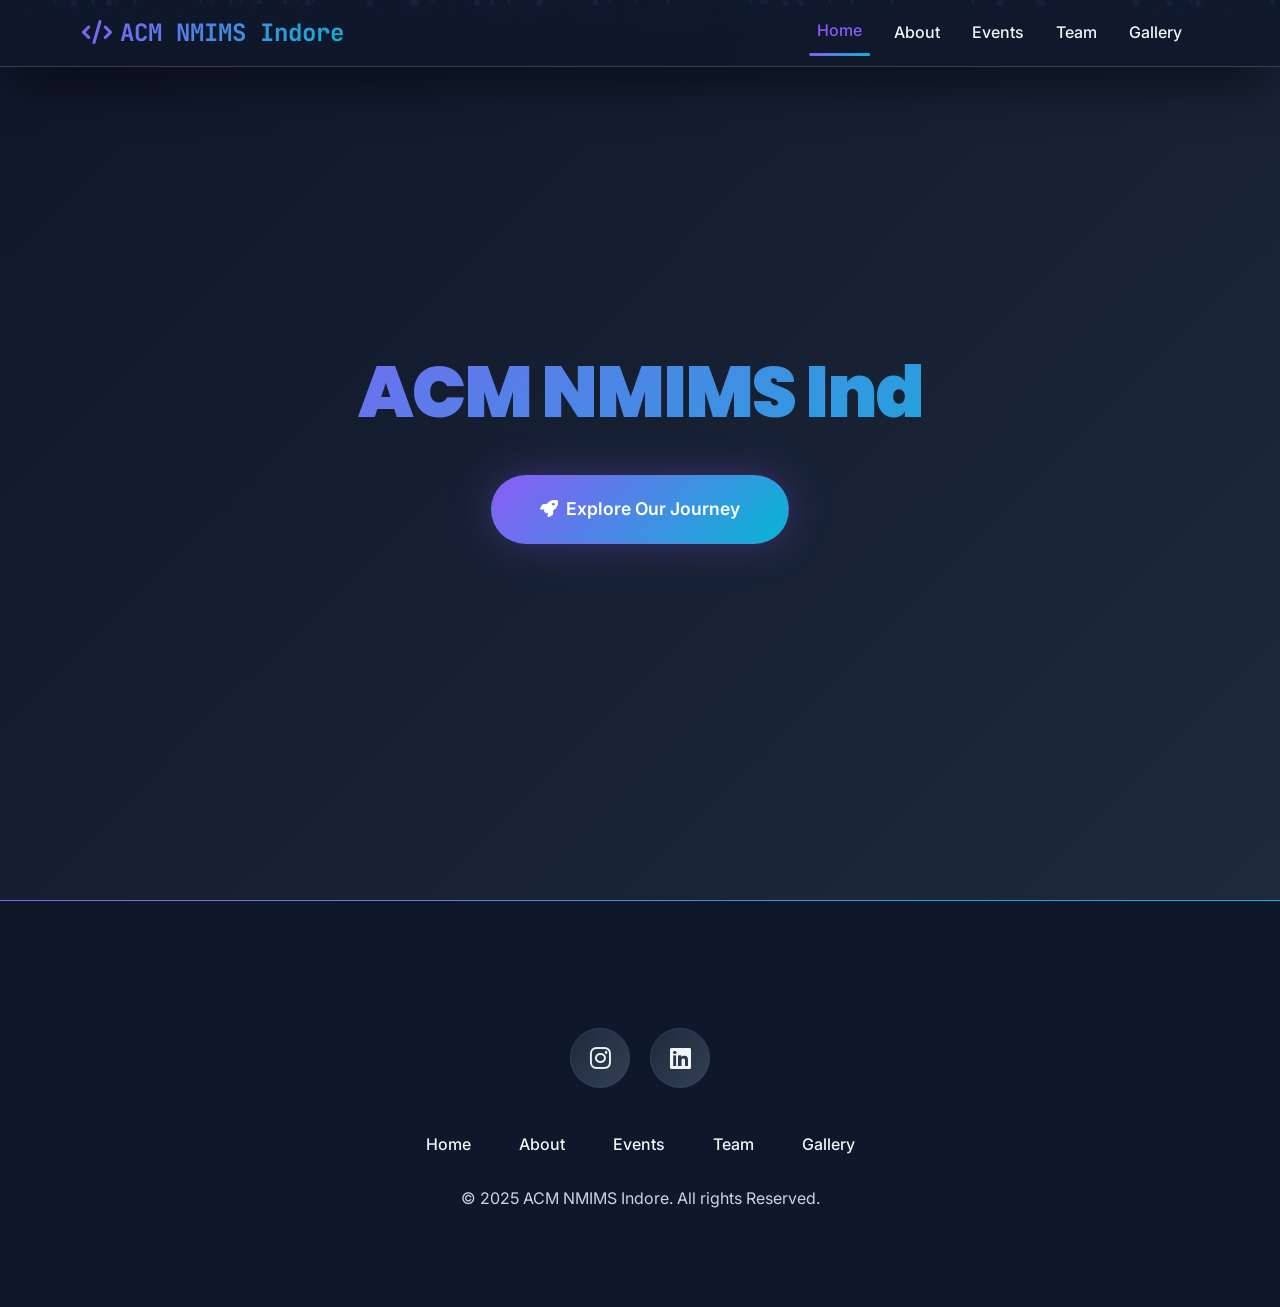
==== commit 8c6a8d4e: "Add Events and Gallery pages, update Navbar links, and enhance active link functionality - Created n" ====
--- a/index.html
+++ b/index.html
@@ -35,7 +35,7 @@
     <!-- Navbar -->
     <nav class="navbar navbar-expand-lg" id="mainNavbar">
         <div class="container">
-            <a class="navbar-brand" href="index.html">
+            <a class="navbar-brand" href="/">
                 <i class="fas fa-code me-2"></i>ACM NMIMS Indore
             </a>
             <button class="navbar-toggler" type="button" data-bs-toggle="collapse" data-bs-target="#navbarNav" aria-label="Toggle navigation">
@@ -43,11 +43,11 @@
             </button>
             <div class="collapse navbar-collapse" id="navbarNav">
                 <ul class="navbar-nav ms-auto">
-                    <li class="nav-item"><a class="nav-link" href="index.html" data-page="index.html">Home</a></li>
-                    <li class="nav-item"><a class="nav-link" href="about.html" data-page="about.html">About</a></li>
-                    <li class="nav-item"><a class="nav-link" href="events.html" data-page="events.html">Events</a></li>
-                    <li class="nav-item"><a class="nav-link" href="team.html" data-page="team.html">Team</a></li>
-                    <li class="nav-item"><a class="nav-link" href="gallery.html" data-page="gallery.html">Gallery</a></li>
+                    <li class="nav-item"><a class="nav-link" href="/" data-page="home">Home</a></li>
+                    <li class="nav-item"><a class="nav-link" href="about/" data-page="about">About</a></li>
+                    <li class="nav-item"><a class="nav-link" href="events/" data-page="events">Events</a></li>
+                    <li class="nav-item"><a class="nav-link" href="team/" data-page="team">Team</a></li>
+                    <li class="nav-item"><a class="nav-link" href="gallery/" data-page="gallery">Gallery</a></li>
                 </ul>
             </div>
         </div>
@@ -61,7 +61,7 @@
             <div class="hero-content">
                 <h1 id="heroTitle">ACM NMIMS Indore</h1>
                 <p id="heroSubtitle">Advancing Computing as a Science &amp; Profession</p>
-                <a href="gallery.html" class="cta-button" id="ctaButton">
+                <a href="gallery/" class="cta-button" id="ctaButton">
                     <i class="fas fa-rocket me-2"></i>Explore Our Journey
                 </a>
             </div>
@@ -82,11 +82,11 @@
                         </a>
                     </div>
                     <ul class="navbar-nav d-flex flex-row justify-content-center mt-3">
-                        <li class="nav-item mx-2"><a class="nav-link" href="index.html">Home</a></li>
-                        <li class="nav-item mx-2"><a class="nav-link" href="about.html">About</a></li>
-                        <li class="nav-item mx-2"><a class="nav-link" href="events.html">Events</a></li>
-                        <li class="nav-item mx-2"><a class="nav-link" href="team.html">Team</a></li>
-                        <li class="nav-item mx-2"><a class="nav-link" href="gallery.html">Gallery</a></li>
+                        <li class="nav-item mx-2"><a class="nav-link" href="/">Home</a></li>
+                        <li class="nav-item mx-2"><a class="nav-link" href="about/">About</a></li>
+                        <li class="nav-item mx-2"><a class="nav-link" href="events/">Events</a></li>
+                        <li class="nav-item mx-2"><a class="nav-link" href="team/">Team</a></li>
+                        <li class="nav-item mx-2"><a class="nav-link" href="gallery/">Gallery</a></li>
                     </ul>
                     <p style="margin-top: 1rem; margin-bottom: 0; color: var(--text-secondary);">&copy; 2025 ACM NMIMS Indore. All rights Reserved.</p>
                 </div>
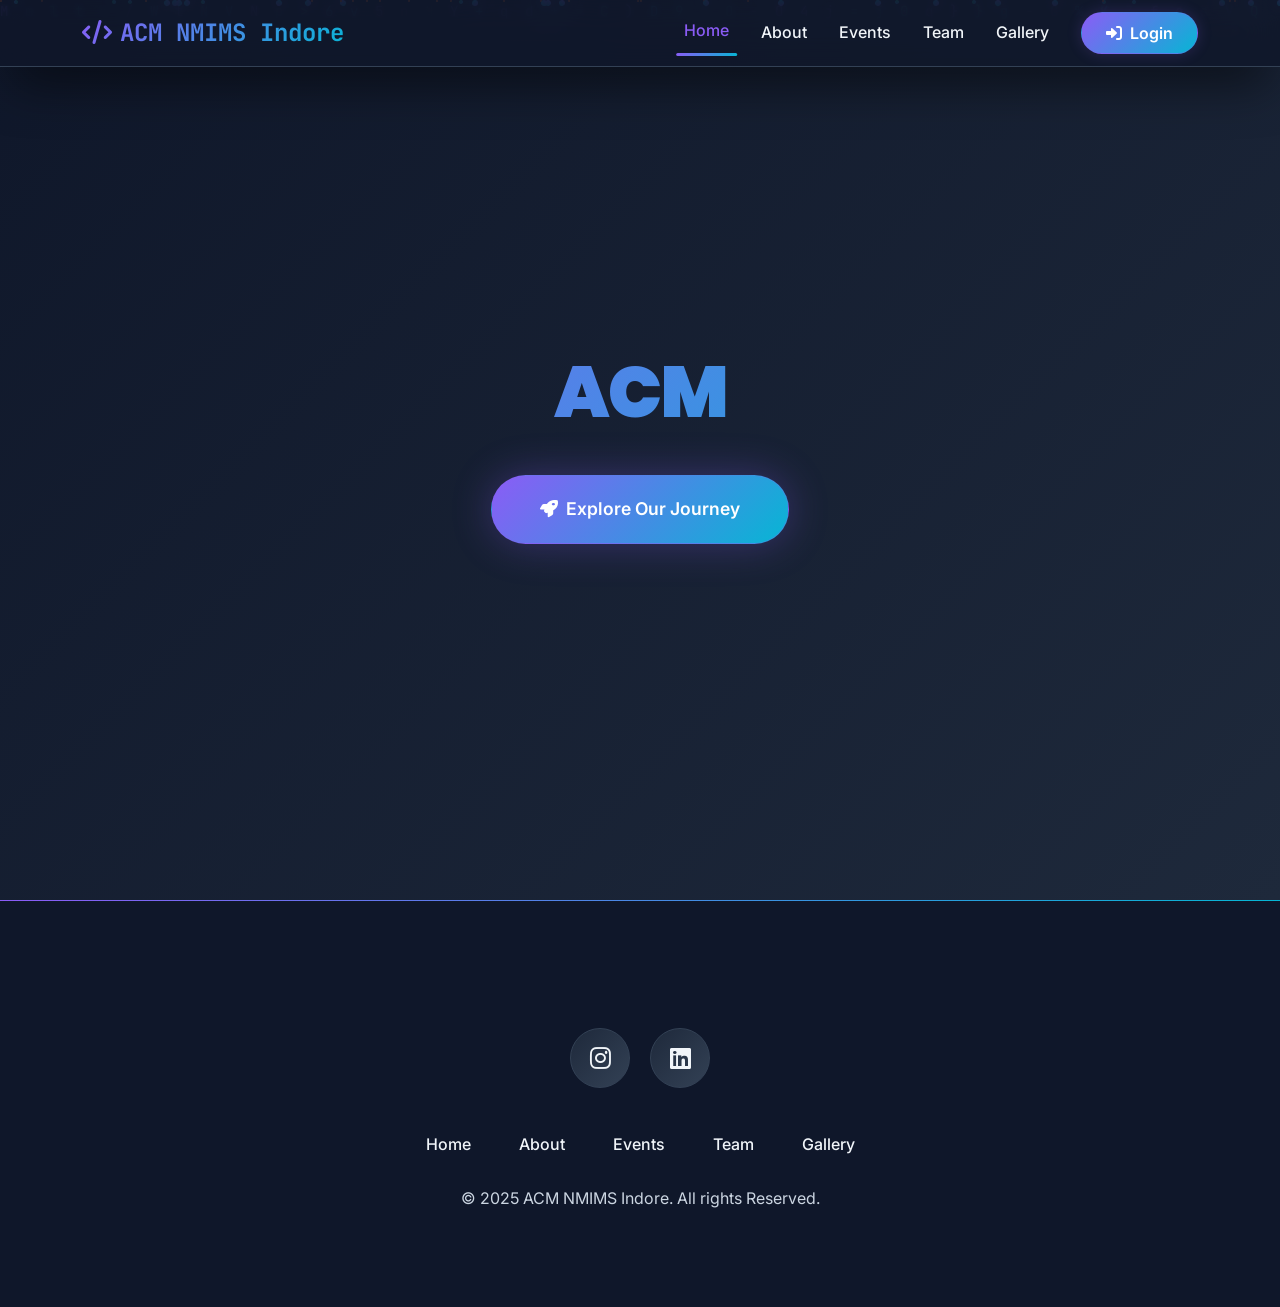
==== commit 9d812e0b: "feat: add login button to main navigation across all pages" ====
--- a/index.html
+++ b/index.html
@@ -48,6 +48,11 @@
                     <li class="nav-item"><a class="nav-link" href="events/" data-page="events">Events</a></li>
                     <li class="nav-item"><a class="nav-link" href="team/" data-page="team">Team</a></li>
                     <li class="nav-item"><a class="nav-link" href="gallery/" data-page="gallery">Gallery</a></li>
+                    <li class="nav-item d-flex align-items-center ms-lg-3">
+                        <a class="btn login-btn" href="https://nmimsindore.acm.org:2096/" target="_blank" rel="noopener noreferrer">
+                            <i class="fas fa-sign-in-alt me-2"></i>Login
+                        </a>
+                    </li>
                 </ul>
             </div>
         </div>
--- a/assets/css/style.css
+++ b/assets/css/style.css
@@ -211,6 +211,46 @@
     width: 80%;
 }
 
+/* Login Button */
+.login-btn {
+    background: var(--primary-gradient);
+    color: white !important;
+    border-radius: 50px;
+    padding: 0.5rem 1.5rem !important;
+    font-weight: 600;
+    transition: all 0.3s cubic-bezier(0.4, 0, 0.2, 1);
+    border: 1px solid rgba(139, 92, 246, 0.3);
+    box-shadow: 0 0 15px rgba(139, 92, 246, 0.2);
+    display: inline-flex;
+    align-items: center;
+    text-decoration: none;
+}
+
+.login-btn i {
+    transition: transform 0.3s ease;
+}
+
+.login-btn:hover {
+    transform: translateY(-2px) scale(1.05);
+    box-shadow: 0 5px 15px rgba(139, 92, 246, 0.4);
+    color: white !important;
+    filter: brightness(1.1);
+}
+
+.login-btn:hover i {
+    transform: translateX(3px);
+}
+
+@media (max-width: 991px) {
+    .login-btn {
+        margin-top: 1rem;
+        margin-bottom: 0.5rem;
+        justify-content: center;
+        width: 100%;
+    }
+}
+
+
 /* Hero Section */
 .hero {
     min-height: 100vh;
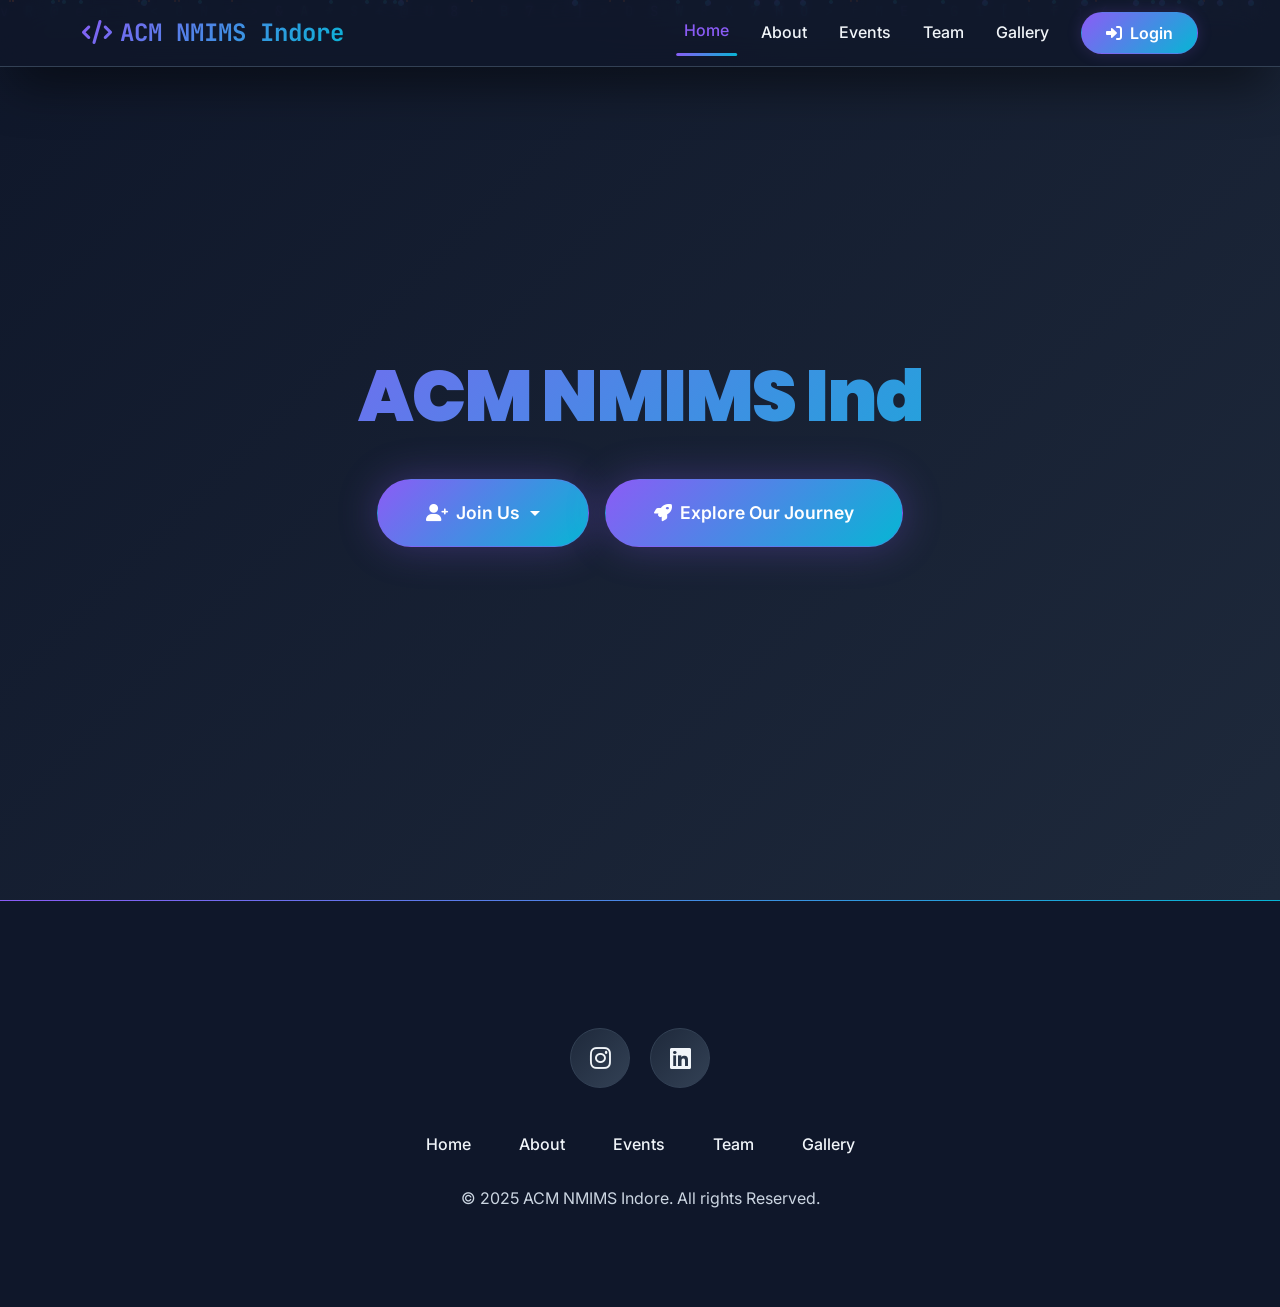
==== commit 7f9bed45: "feat: add join options dropdown menu to hero section with custom styling" ====
--- a/index.html
+++ b/index.html
@@ -66,9 +66,20 @@
             <div class="hero-content">
                 <h1 id="heroTitle">ACM NMIMS Indore</h1>
                 <p id="heroSubtitle">Advancing Computing as a Science &amp; Profession</p>
-                <a href="gallery/" class="cta-button" id="ctaButton">
-                    <i class="fas fa-rocket me-2"></i>Explore Our Journey
-                </a>
+                <div class="d-flex flex-wrap justify-content-center align-items-center gap-3 mt-4" style="animation: fadeInUp 1s ease-out 0.6s both;">
+                    <div class="dropdown">
+                        <button class="cta-button dropdown-toggle" type="button" id="joinUsMenuButton" data-bs-toggle="dropdown" aria-expanded="false" style="animation: none; margin: 0; cursor: pointer; display: inline-flex; align-items: center; border: 1px solid rgba(139, 92, 246, 0.3);">
+                            <i class="fas fa-user-plus me-2"></i>Join Us
+                        </button>
+                        <ul class="dropdown-menu dropdown-menu-dark custom-dropdown-menu animate border-0" aria-labelledby="joinUsMenuButton">
+                            <li><a class="dropdown-item" href="join/"><i class="fas fa-users"></i>General Member</a></li>
+                            <li><a class="dropdown-item" href="oc/"><i class="fas fa-user-cog"></i>Operational Committee</a></li>
+                        </ul>
+                    </div>
+                    <a href="gallery/" class="cta-button" id="ctaButton" style="animation: none; margin: 0;">
+                        <i class="fas fa-rocket me-2"></i>Explore Our Journey
+                    </a>
+                </div>
             </div>
         </div>
     </section>
--- a/assets/css/style.css
+++ b/assets/css/style.css
@@ -808,3 +808,52 @@
     footer .navbar-nav { flex-direction: column !important; }
     footer .nav-item { margin: 0.5rem 0; }
 }
+
+/* ===== CUSTOM DROPDOWN ===== */
+.custom-dropdown-menu {
+    background: rgba(15, 23, 42, 0.85) !important;
+    backdrop-filter: blur(12px) !important;
+    -webkit-backdrop-filter: blur(12px) !important;
+    border: 1px solid rgba(139, 92, 246, 0.3) !important;
+    border-radius: 16px !important;
+    box-shadow: 0 10px 30px rgba(0, 0, 0, 0.5), 0 0 15px rgba(139, 92, 246, 0.2) !important;
+    padding: 0.8rem 0 !important;
+    margin-top: 10px !important;
+    font-family: 'Inter', 'Poppins', sans-serif !important;
+    font-weight: 600 !important;
+    letter-spacing: 1px !important;
+    animation: fadeIn 0.3s ease-out !important;
+    z-index: 1000 !important;
+}
+
+.custom-dropdown-menu .dropdown-item {
+    color: rgba(255, 255, 255, 0.8) !important;
+    padding: 0.7rem 1.8rem !important;
+    font-size: 0.95rem !important;
+    transition: all 0.3s ease !important;
+    display: flex !important;
+    align-items: center !important;
+    gap: 10px !important;
+    text-transform: uppercase !important;
+}
+
+.custom-dropdown-menu .dropdown-item:hover {
+    background: var(--primary-gradient) !important;
+    color: white !important;
+    padding-left: 2.2rem !important;
+}
+
+.custom-dropdown-menu .dropdown-item i {
+    color: #06b6d4 !important;
+    transition: color 0.3s ease !important;
+}
+
+.custom-dropdown-menu .dropdown-item:hover i {
+    color: white !important;
+}
+
+.dropdown-toggle::after {
+    margin-left: 0.6rem !important;
+    vertical-align: middle !important;
+}
+
